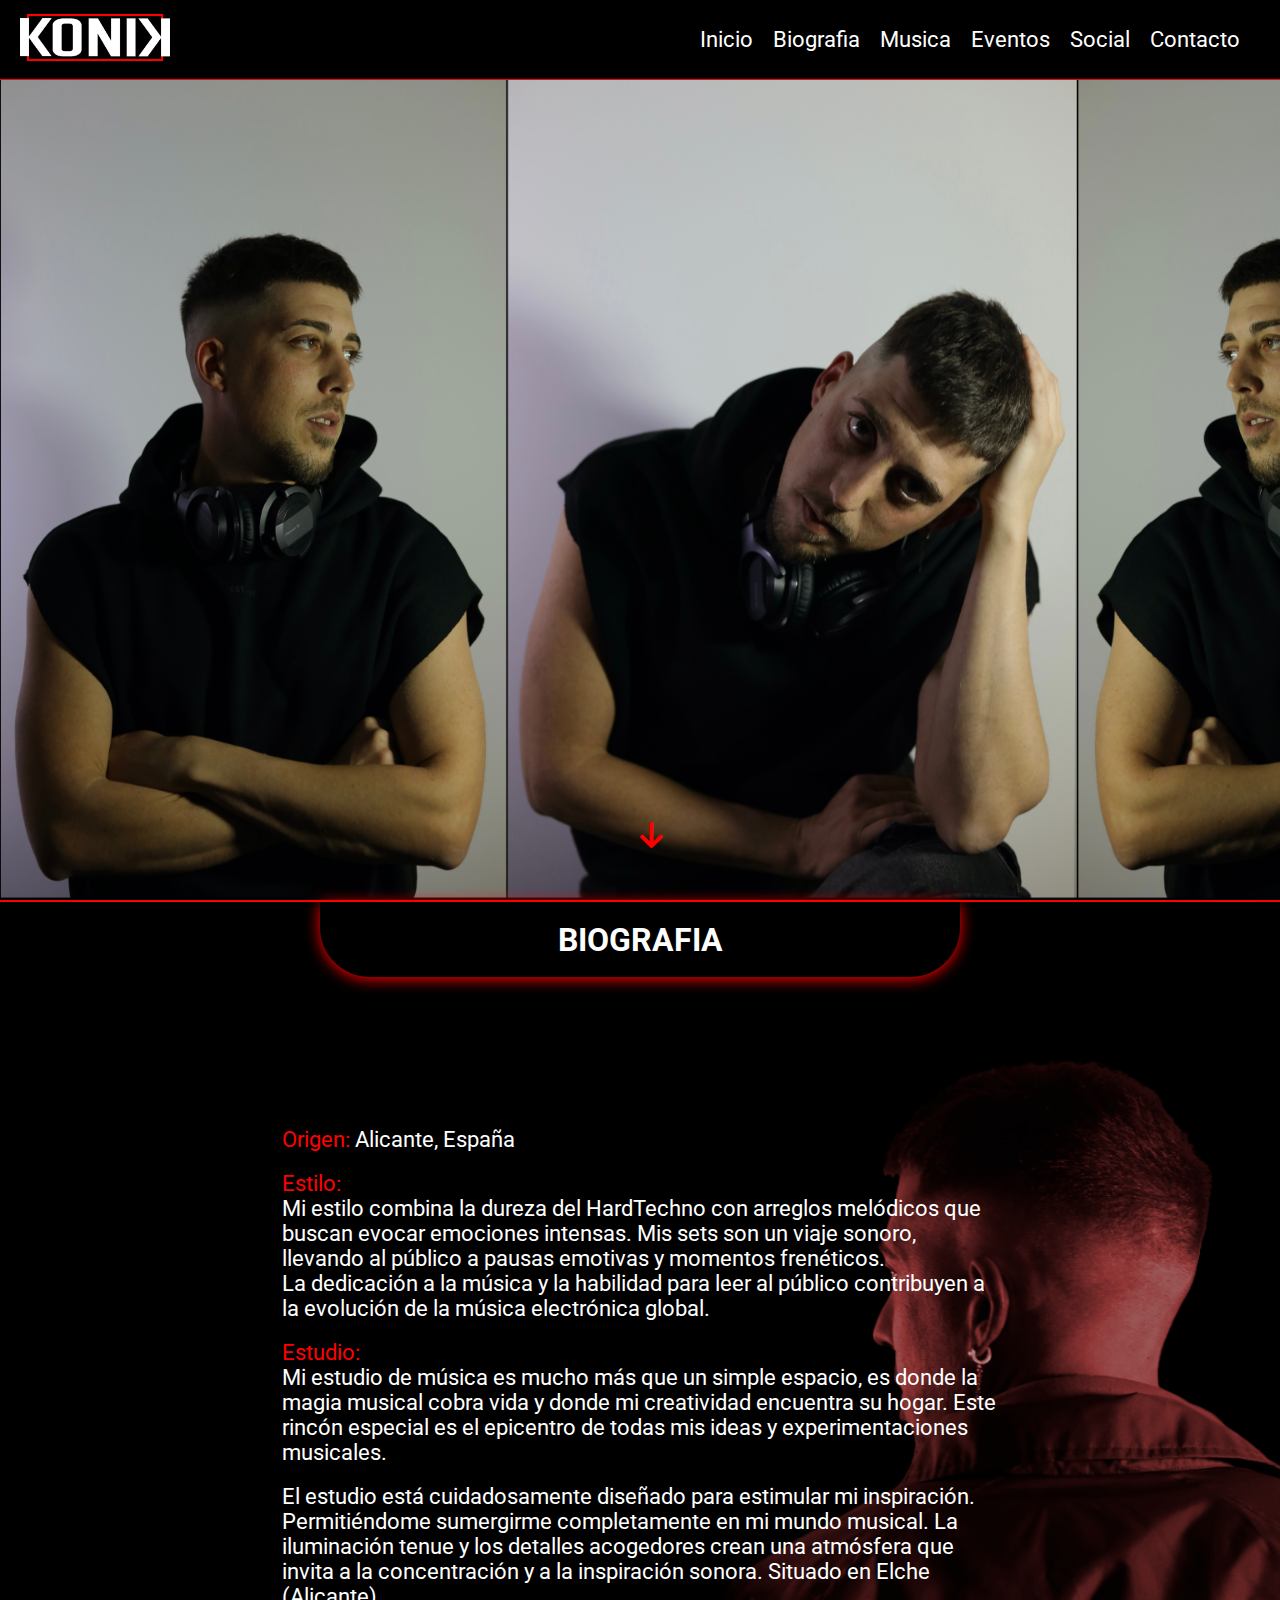
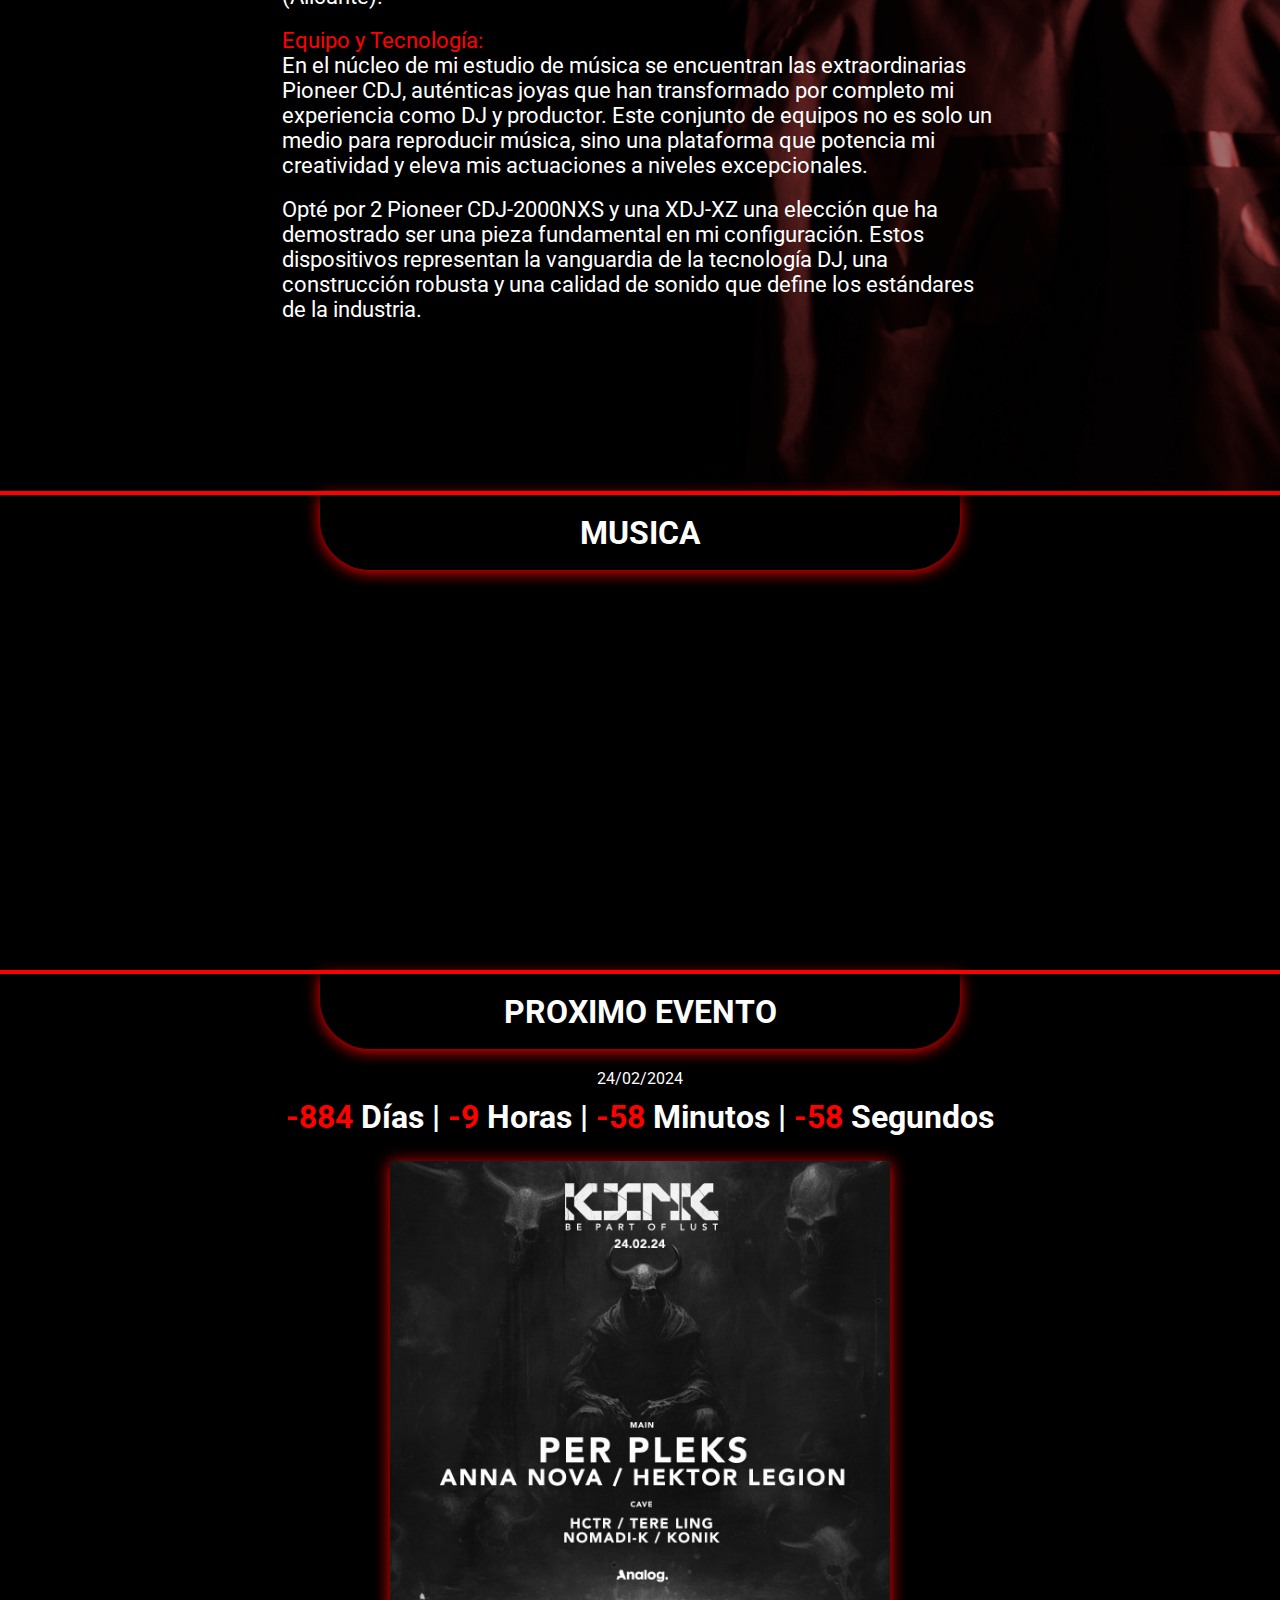
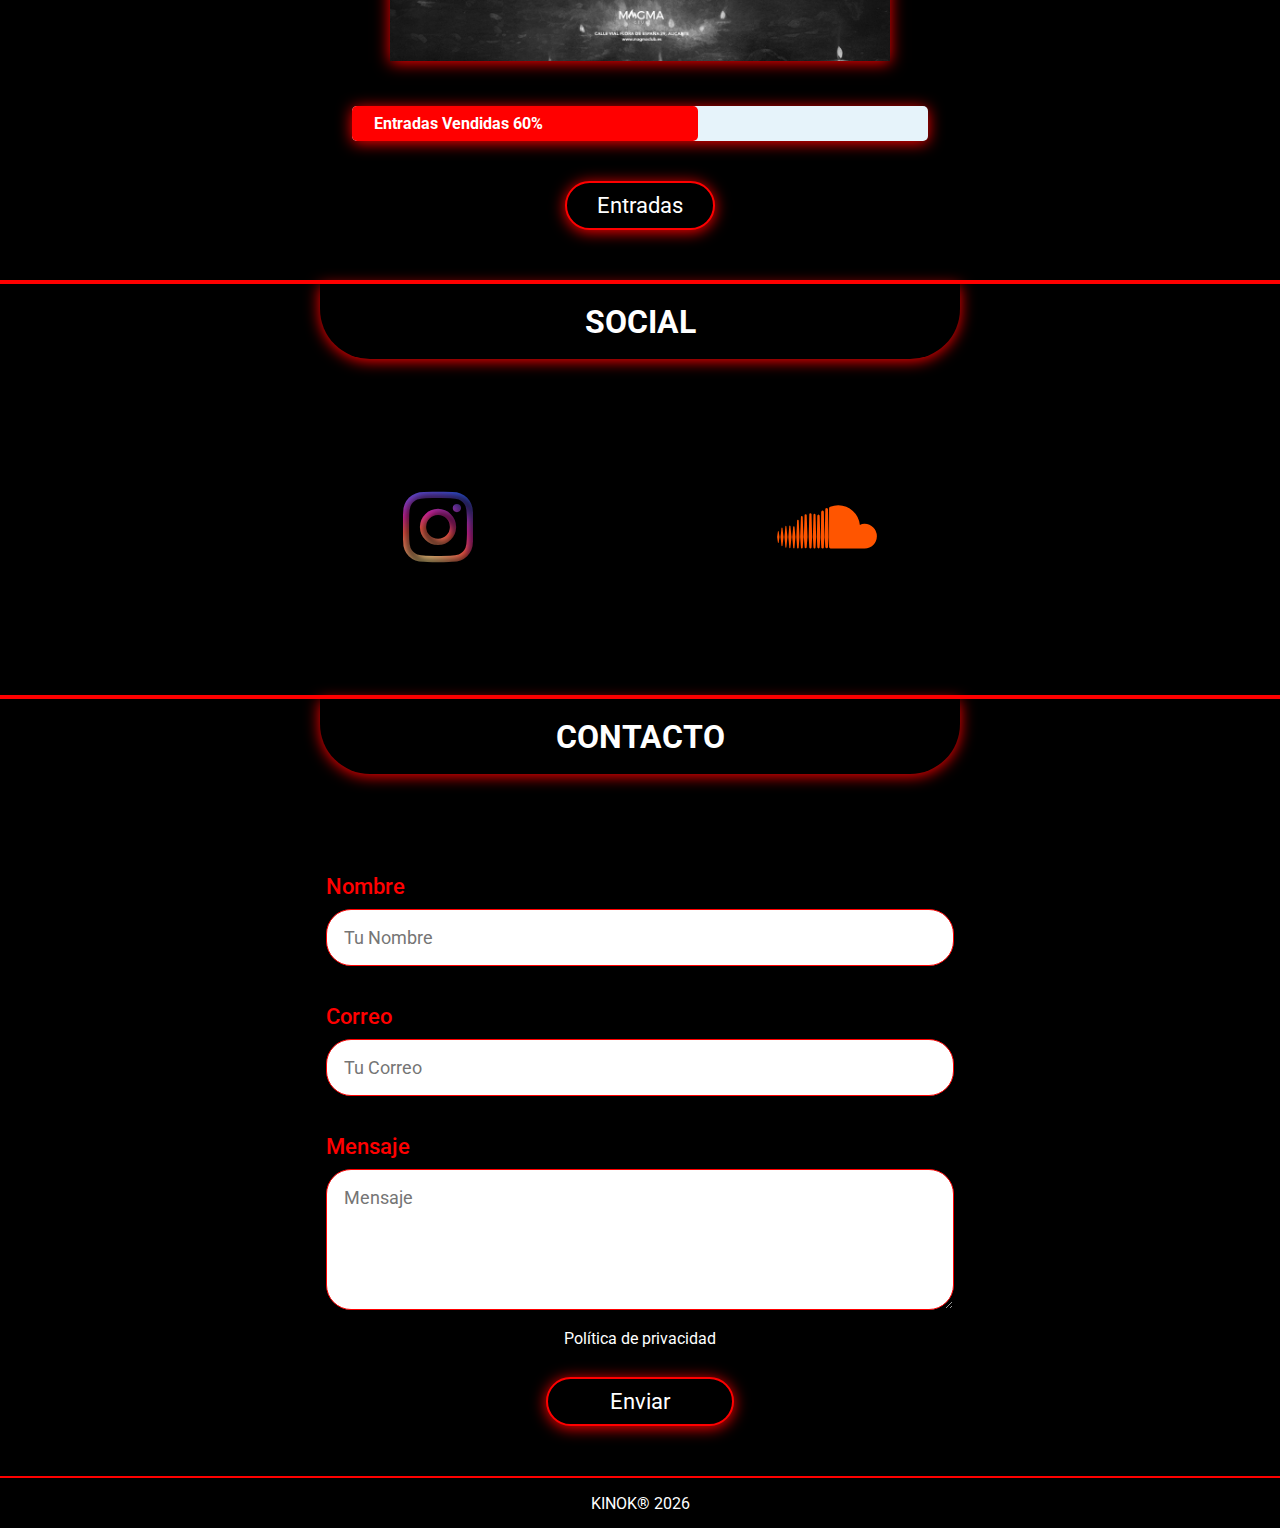
==== index.html @ 9eef1587 "Poniendo en el Iframe Loading Lazy 01/02/2024" ====
<!DOCTYPE html>
<html lang="es">

<head>
  <meta charset="UTF-8">
  <meta name="viewport" content="width=device-width, initial-scale=1.0">
  <link rel="stylesheet" href="style.css">
  <link rel="stylesheet" href="fontawesome/css/all.css">
  <link rel="icon" href="images/iconoKonik.png">
  <title>KONIK</title>
</head>

<body>

  <nav class="barra-nav">
    <div class="contenedor-logo-nav">
      <img class="logo-nav" src="images/logo-konik-web.webp" alt="Logo KONIK">

      <div class="btn-menu-movil">
        <i class="fa-solid fa-bars"></i>
      </div>

    </div>

    <ul class="menu-nav">
      <li><a href="#Inicio">Inicio</a></li>
      <li><a href="#Biografia">Biografia</a></li>
      <li><a href="#Musica">Musica</a></li>
      <li><a href="#Eventos">Eventos</a></li>
      <li><a href="#Social">Social</a></li>
      <li><a href="#Contacto">Contacto</a></li>
    </ul>


  </nav>

  <Header>

    <section id="Inicio">
      <div class="contenedor-header">
        <div class="contenedor-foto-header"></div>
        <div class="flecha-abajo">
          <i class="fa-solid fa-arrow-down"></i>
        </div>
      </div>
    </section>

  </Header>

  <!--//////////////////////// SECCIONES //////////////////////////-->

  <!--//////////////////////// BIOGRAFIA //////////////////////////-->

  <section class="seccion" id="Biografia">

    <div class="contenedor-titulo">
      <h1>BIOGRAFIA</h1>
    </div>

    <div class="contenedor-biografia">
      <div class="texto-biografia">
        <p><span class="titulos-bio">Origen: </span> Alicante, España</p><br>
        <p><span class="titulos-bio">Estilo: <br></span> Mi estilo combina la dureza del HardTechno con arreglos melódicos que buscan evocar emociones intensas. Mis sets son un viaje sonoro, llevando al público a pausas emotivas y momentos frenéticos.</p>
        <p>La dedicación a la música y la habilidad para leer al público contribuyen a la evolución de la música electrónica global.</p><br>
        <p><span class="titulos-bio">Estudio: <br></span>Mi estudio de música es mucho más que un simple espacio, es donde la magia musical cobra vida y donde mi creatividad encuentra su hogar. Este rincón especial es el epicentro de todas mis ideas y experimentaciones musicales.</p><br>
        <p>El estudio está cuidadosamente diseñado para estimular mi inspiración. Permitiéndome sumergirme completamente en mi mundo musical. La iluminación tenue y los detalles acogedores crean una atmósfera que invita a la concentración y a la inspiración sonora.  Situado en Elche (Alicante).</p><br>
        <p><span class="titulos-bio">Equipo y Tecnología: <br></span> En el núcleo de mi estudio de música se encuentran las extraordinarias Pioneer CDJ, auténticas joyas que han transformado por completo mi experiencia como DJ y productor. Este conjunto de equipos no es solo un medio para reproducir música, sino una plataforma que potencia mi creatividad y eleva mis actuaciones a niveles excepcionales.</p><br>
        <p></span>Opté por 2 Pioneer CDJ-2000NXS y una XDJ-XZ una elección que ha demostrado ser una pieza fundamental en mi configuración. Estos dispositivos representan la vanguardia de la tecnología DJ,  una construcción robusta y una calidad de sonido que define los estándares de la industria.</p><br>

      </div>
    </div>
  </section>

  <!--//////////////////////// MUSICA //////////////////////////-->

  <section class="seccion" id="Musica">
    <div class="contenedor-titulo">
      <h1>MUSICA</h1>
    </div>
    <div class="contenedor-soundcloud">

      <div class="contenedor-items">

        

        <div class="item-soundcloud">
          <iframe width="100%" height="100%" scrolling="no" frameborder="no" allow="autoplay" loading="lazy" src="https://w.soundcloud.com/player/?url=https%3A//api.soundcloud.com/tracks/1633389582&color=%23ff0000&auto_play=false&hide_related=true&show_comments=false&show_user=false&show_reposts=false&show_teaser=false&visual=true"></iframe>
          <div style="font-size: 10px; color: #cccccc;line-break: anywhere;word-break: normal;overflow: hidden;white-space: nowrap;text-overflow: ellipsis; font-family: Interstate,Lucida Grande,Lucida Sans Unicode,Lucida Sans,Garuda,Verdana,Tahoma,sans-serif;font-weight: 100;"></div>
        </div>

        
      </div>

    </div>
  </section>



  <!--//////////////////////// EVENTOS //////////////////////////-->
  <section class="seccion" id="Eventos">
    <div class="contenedor-titulo">
      <h1>PROXIMO EVENTO</h1>
    </div>
    <div class="contenedor-eventos">
      <div class="cartel-evento">

        <p class="fecha-evento">24/02/2024</p>

        <h1 class="cuenta-atras">
          
          <p>
            <span class="numeros-cuenta-atras" id="Dias"></span> Días |
            <span class="numeros-cuenta-atras" id="Horas"></span> Horas |
            <span class="numeros-cuenta-atras" id="Minutos"></span> Minutos |
            <span class="numeros-cuenta-atras" id="Segundos"></span> Segundos
          </p>

        </h1>
        <div class="contenedor-cartel">
          <div class="cartel">
          </div>
        </div>

        <div class="progress">
          <div class="progress-bar" style="width:60%;">
              <span class="progress-bar-text"><p>Entradas Vendidas 60%</p></span>
          </div>
        </div>

        <a class="enlace-entradas" href="https://www.fourvenues.com/es/natalia-tomas-martinez/events/kink-social-club-per-pleks-24-02-2024-Q6Z8"><button class="btn-entradas">Entradas</button></a>

      </div>
    </div>
  </section>


      <!--//////////////////////// SOCIAL //////////////////////////-->

      <section class="seccion" id="Social">
        <div class="contenedor-titulo">
          <h1>SOCIAL</h1>
        </div>
        <div class="contenedor-rrss">
    
          <a href="https://www.instagram.com/konik_music/"><i class="fa-brands fa-instagram ico-instagram"></i></a>
          <a href="https://soundcloud.com/kinok-konik"><i class="fa-brands fa-soundcloud ico-soundcloud"></i></a>
          <!-- <a href="https://www.youtube.com/@konikdarktechno"><i class="fa-brands fa-youtube ico-youtube"></i></a> -->
    
          </div>
      </section>


  <!--//////////////////////// CONTACTO //////////////////////////-->
  <section class="seccion" id="Contacto">
    <div class="contenedor-titulo">
      <h1>CONTACTO</h1>
    </div>
    <div class="contenedor-contacto">

      <form class="formulario" action="https://formsubmit.co/contacto@konikmusic.es" method="POST">
        <div class="formulario">
          <label for="name">Nombre</label>
          <input type="text" name="name" id="name" required placeholder="Tu Nombre"><br><br>
          <label for="email">Correo</label>
          <input type="email" name="email" id="email" required placeholder="Tu Correo"><br><br>
          <label for="menssage">Mensaje</label>
          <textarea name="message" id="message" cols="30" rows="5" placeholder="Mensaje" required></textarea><br>
          
          <div class="form-politica">
            <a href="https://www.konikmusic.es/politicas.html">Política de privacidad</a>
          </div><br>
          <input class="btn-enviar" type="submit" value="Enviar">
        </div>

        <input type="hidden" name="_template" value="table">
        <input type="hidden" name="_captcha" value="false">
        <input type="hidden" name="_next" value="https://www.konikmusic.es/correo_enviado.html">
        
      </form>

    </div>
  </section>

  <!--//////////////////////// FIN SECCIONES //////////////////////////-->


  <footer>
    <div class="contenedor-footer">
      <p id="TextoFooter"></p>
    </div>
  </footer>
</body>
<script src="scripts/jQuery-3.7.1.js"></script>
<script src="scripts/script.js"></script>
<script src="scripts/script-cuentaAtras.js"></script>

</html>
---- style.css ----
@import url('https://fonts.googleapis.com/css2?family=Roboto&display=swap');
:root{
    
    --degradado: linear-gradient(to bottom, #3FFF00 0%,#212121 5%,#212121 95%,#3FFF00 100%);
    --color-general: #ff0000;
    --color-negro: #000000;
    --color-naranja: #FF5500;
}
*{
	margin: 0;
	padding: 0;
    box-sizing: border-box;
}

html {
    scroll-behavior: smooth;
}

body{
    font-family: 'Roboto', sans-serif;
    background: var(--color-negro);
}

section[id]{
    scroll-margin-top: 80px;
}

h1{
    color: white;
}

p{
    color: white;
}

/*////////////////////// SCROLL PERSONALIZADO /////////////////////*/

body::-webkit-scrollbar{
    width: 7px;
    
}

body::-webkit-scrollbar-thumb{

    background: var(--color-negro);
    border: 2px solid var(--color-general);
    border-radius: 10px;
}

/*//////////////////////////////////////////////////////////////////*/

/*//////////////////// MENU DE NAVEGACION ///////////////////////*/
    
.barra-nav{
    width: 100%;
    height: 80px;
    background: var(--color-negro);
    display: flex;  
    align-items: center;
    justify-content: space-between; 
    padding: 0 20px;
    border-bottom: 1px solid var(--color-general);
    position: fixed;
    z-index: 5;
    /*display: none;*/
    
}

.contenedor-logo-nav{
    width: 50%;
    height: auto;
}

.logo-nav{
    width: 150px;
}

.menu-nav{
    width: 50%;
    display: flex;
    justify-content: end;
    cursor: pointer;
    list-style: none;
    
}

.menu-nav li{
    margin-right: 20px;
    font-size: 22px;
    color: white;
    display: flex;
    align-items: center;
}

.menu-nav li a{
    font-size: 22px;
    color: white;
    text-decoration: none;
}

.menu-nav li:hover{
    border-bottom: 2px solid var(--color-general);
}

.btn-menu-movil{
    color: white;
    font-size: 28px;
    display: flex;
    align-items: center;
    display: none;
}

@media(max-width: 1200px){

    .barra-nav{
        flex-direction: column;
        justify-content: center;
        height: auto;
        width: 100%;
        padding: 0;
        border-bottom: 1px solid var(--color-general);
    }

    .contenedor-logo-nav{
        width: 100%;
        display: flex;
        justify-content: space-between;
        padding: 20px;
        
        border-bottom: 1px solid var(--color-general);
    }

    .btn-menu-movil{
        display: flex;
    }

    .menu-nav {
        display: none;
        width: 100%;
        height: auto;
        flex-direction: column;
        justify-content: center;
        align-items: center;
    }

    .menu-nav li {
        
        text-align: center;
        margin: 10px;
        width: 100%;
        height: 50px;
        border-bottom: 1px solid var(--color-general);
        
    }

    .menu-nav li a {
        width: 100%;
    }


}

    /*////////////////////////////////////////////////////*/
    

/*///////////////// CABECERA ////////////////////////*/

.contenedor-header{

       
    background-image: url("images/fondoHeaderKonikWeb.png");
    width: 100%;
    height: 100vh;
    background-size: cover;
    background-repeat: no-repeat;
    display: flex;
    justify-content: center;
    align-items: center;
    
}

@media(max-width: 1200px){

    .contenedor-header{
        flex-direction: column;
        background-position-x: 50%;
    }
        
}


/*///////////////////// FLECHA ABAJO////////////////////////////*/

@keyframes moviendrew {
    0% {
        transform: translateY(0px);
    }
    100% {
        transform: translateY(20px);
    }
}

    .flecha-abajo i{

    color: var(--color-general);
    font-size: 30px;
    animation-name: moviendrew;
    animation-duration: 0.5s;
    animation-iteration-count: infinite;
    animation-direction: alternate;
    position: absolute;
    bottom: 50px;
        

}

    
/*//////////////////////////////////////////////////////////////*/

/*//////////////////////// FIN CABECERA ////////////////////////*/
    

/*/////////////////////////// SECCIONES ////////////////////////////*/

.seccion {

    width: 100%;
    height: auto;
    border-top: 2px solid var(--color-general);
    border-bottom: 2px solid var(--color-general);
    display: flex;
    flex-direction: column;
    justify-content: start;
    align-items: center;
        
}


/*/////////////////////// TITULOS SECCIONES//////////////////////////*/

.contenedor-titulo{

    width: 50%;
    height: 75px;
    box-shadow: 0px 2px 15px 0px var(--color-general);
    display: flex;
    justify-content: center;
    align-items: center;
    border-radius: 0px 0px 50px 50px;
    background-color: var(--color-negro);
}

@media(max-width: 1200px){

    .contenedor-titulo{
        width: 60%;
        height: 50px;
            
    }

    .contenedor-titulo h1{

        font-size: 20px;

    }

}

/*/////////////////////// BIOGRAFIA ///////////////////////*/

#Biografia{

    background-image: linear-gradient(rgba(0, 0, 0, 0.3), rgba(0, 0, 0, 0.3)), url("images/fondoBiografiaWeb.webp");
    background-size: cover;
}

.contenedor-biografia{

    display: flex;
    flex-direction: column;
    justify-content: center;
    align-items: center;
    width: 80%;
    height: 100%;
    margin: 150px;
        
}

.texto-biografia{
    width: 70%;
}

.texto-biografia p{
    font-size: 22px;
}

.contenedor-lista{
    width: 100%;
    display: flex;
    text-align: center;

}

.texto-biografia ul {
    width: 200px;
    color: white;
    margin-top: 20px;
        
}

.texto-biografia ul li{
    color: white;
    font-size: 20px;
    list-style: none;
       
}

    
.span-kinok{
    color: var(--color-general);
}

.titulos-bio{
    color: var(--color-general);
}

.punto-verde-lista{
    color: var(--color-general);
    font-weight: bold;
    font-size: 20px;
}

   

@media(max-width: 1200px){

    #Biografia{
        background-position-x: 50%;
        background-position-y: -100px;
        background-image: linear-gradient(rgba(0, 0, 0, 0.3), rgba(0, 0, 0, 0.3)), url("images/fondoBiografiaWebMvl.webp");
        background-size: auto;
        background-repeat: no-repeat;
    }

    .contenedor-biografia{

        margin: 50px;
    }

    .texto-biografia{
        width: 90%;
    }

    .texto-biografia p{
        font-size: 18px;
    }

    .texto-biografia ul li{
        font-size: 18px;
           
    }
}

    

/*//////////////////////////////////////////////////////////*/

/*///////////////// SECCION MUSICA////////////////////////*/

::-webkit-scrollbar {
    display: true;
}

#Musica {
    width: 100%;
    height: 100%;
    background-color: var(--color-negro);
           
}

.contenedor-soundcloud{
    width: 100%;
    height: 100%;
    margin: 50px auto;
    display: flex;
    grid-template-columns: 310px 310px 310px 310px;
    align-items: center;
    justify-content: center;
}

.contenedor-items {

    width: 100%;
    height: 100%;
    margin: 50px 10px;
    display: grid;
    gap: 20px;
    grid-template-columns: 50%;
    /* grid-template-columns: 310px 310px 310px 310px; */
    grid-auto-rows: minmax(100px, 200px);
    justify-content: center;
        
}

.item-soundcloud {
    width: 100%;
    height: 100%;  
    box-shadow: 4px 4px 9px black;         
}

@media(max-width: 1200px){

    .contenedor-items{
        /* grid-template-columns: repeat(2, 1fr);
        grid-auto-rows: minmax(100px, auto); */
        grid-template-columns: repeat(1, 1fr);
        grid-auto-rows: minmax(100px, auto);
        margin: 0 20px;
        gap: 15px;
            
    }

}

    

/*///////////////////////////////////////////////////*/

/*///////////////////////// SECCION EVENTOS //////////////////*/
    
#Eventos {
    /* display: none; */
}
    
.contenedor-eventos {
    /* background-color: green; */
    width: 100%;
    display: flex;
    justify-content: center;
    
}
    
.cartel-evento {
    width: 90%;
    height: auto;
    display: flex;
    flex-direction: column;
    justify-content: center;
    align-items: center;
    padding: 20px 0 50px 0;
    /* background: red; */
}

.fecha-evento{
    font-size: 16px;
}

.cuenta-atras{
    width: 100%;
    margin-top: 10px;
    display: flex;
    justify-content: center;

}

.numeros-cuenta-atras{
    color: red;
}
   
.cartel{
    background-image: url("images/ProximoEvento/flyer.jpg");
    background-size: cover;
    width: 500px;
    height: 500px;
    margin: 25px 0 45px 0;
    box-shadow: 0px 2px 15px 0px var(--color-general);   
}


.progress {
    height: 35px;
    width: 50%;
    border: 1px solid --color-general;
    border-radius: 5px;
    background-color: #e6f3fa;
    margin-bottom: 40px;
    box-shadow: 0px 2px 15px 0px var(--color-general);
}
 
.progress-bar {
    height: 100%;
    background: var(--color-general);
    display: flex;
    align-items: center;
    transition: width 0.25s;
    border-radius: 5px;
}
 
.progress-bar-text {
    margin-left: 22px;
    font-weight: bold;
    color: #cce7f5;
}



.btn-entradas{

font-family: Roboto, sans-serif;
font-weight: 400;
font-size: 22px;
color: #fff;
background-color: var(--color-negro);
padding: 10px 30px;
border: solid #ff0000 2px;
box-shadow: 0px 2px 15px 0px var(--color-general);
border-radius: 50px;
transition : 1000ms;
transform: translateY(0);
display: flex;
flex-direction: row;
align-items: center;
cursor: pointer;
}

.btn-entradas:hover{

transition : 1000ms;
padding: 10px 50px;
transform : translateY(-0px);
color: #ffffff;
border: solid 2px #ff0000;
}

.enlace-entradas{
    text-decoration: none;
}

@media(max-width: 1200px){

    .cuenta-atras p {
        font-size: 16px;
    }

    .contenedor-cartel{
        
        display: grid;
        grid-template-columns: repeat(1, 1fr);
        grid-auto-rows: minmax(100px, auto);
    }

    .cartel{
        width: 300px;
        height: 300px;
    }

    .progress {
        height: 30px;
        width: 80%;
    }

    .progress-bar-text {
        font-size: 12px;
    }
}

/*///////////////////////////////////////////////////////////*/

/*///////////////////// SECCION RRSS /////////////////////////*/

   

.contenedor-rrss{

    width: 100%;
    height: auto;
    display: flex;
    justify-content: space-evenly;
    align-items: center;
    flex-direction: row;
    gap: 30px;
    padding: 10%;
        

}

.contenedor-rrss i{
    text-align: center;
    font-size: 80px;
    text-shadow: 4px 4px 9px black;
        
}

.ico-instagram{
    color: transparent;
    background: radial-gradient(circle at 30% 107%, #fdf497 0%, #fdf497 5%, #fd5949 45%, #d6249f 60%, #285AEB 90%);
    background: -webkit-radial-gradient(circle at 30% 107%, #fdf497 0%, #fdf497 5%, #fd5949 45%, #d6249f 60%, #285AEB 90%);
    background-clip: text;
    -webkit-background-clip: text;
}

.ico-soundcloud{
    color: var(--color-naranja);
}

.ico-youtube{
    color: red;
}

@media(max-width: 1200px) {

    #Social{
        background-position-x: center;
    }

    .contenedor-rrss{
        width: 100%;
        flex-direction: row;
        justify-content: space-evenly;
            
    }

    .contenedor-rrss i{
        width: 100%;
        font-size:50px;
    }
        
}
/*///////////////////////////////////////////////////////////*/

    

/*////////////////////////////// CONTACTO //////////////////////////*/

#Contacto{
    /* display: none; */
}

.contenedor-contacto{
    width: 100%;
    height: auto;
    display: flex;
    justify-content: center;
}



.formulario{
    width: 70%;
    margin-top: 50px;
    display: flex;
    flex-direction: column;
    justify-content: center;
    align-items: center;
}

.formulario label{
    width: 100%;
    color: var(--color-general);
    font-size: 22px;
    font-weight: 500;
}



input , textarea{
    width: 100%;
    font-size: 18px;
    padding: 17px;
    border-radius: 25px;
    margin-top: 10px;
    border: 1px solid var(--color-general);
    font-family: 'Roboto', sans-serif;

}

.form-politica a{
    text-decoration: none;
    color: white;
}

.btn-enviar{
    width: 30%;
    margin-bottom: 50px;
    font-family: Roboto, sans-serif;
    font-weight: 400;
    font-size: 22px;
    color: #fff;
    background-color: var(--color-negro);
    padding: 10px 30px;
    border: solid var(--color-general) 2px;
    box-shadow: 0px 2px 15px 0px var(--color-general);
    border-radius: 50px;
    transition : 1000ms;
    transform: translateY(0);
    display: flex;
    flex-direction: row;
    align-items: center;
    justify-content: center;
    cursor: pointer;
}

@media(max-width: 1200px) {

    .formulario{
        width: 95%;
        margin-top: 25px;    
    }

    .formulario label{
        font-size: 18px;
        font-weight: 500;
    }

    input , textarea{
        font-size: 14px;
        padding: 14px;
    }

    .btn-enviar{
        width: 50%;
        
    }

}

/*///////////////////////////////////////////////////////////*/

/*////////////////////// FIN SECCIONES /////////////////////////////*/

/*///////////////// FOOTER ////////////////////////*/

.contenedor-footer {
    height: 50px;
    display: flex;
    justify-content: center;
    align-items: center;
}

.contenedor-footer p{
    color: white;
}

/*///////////////////////////////////////////////////*/
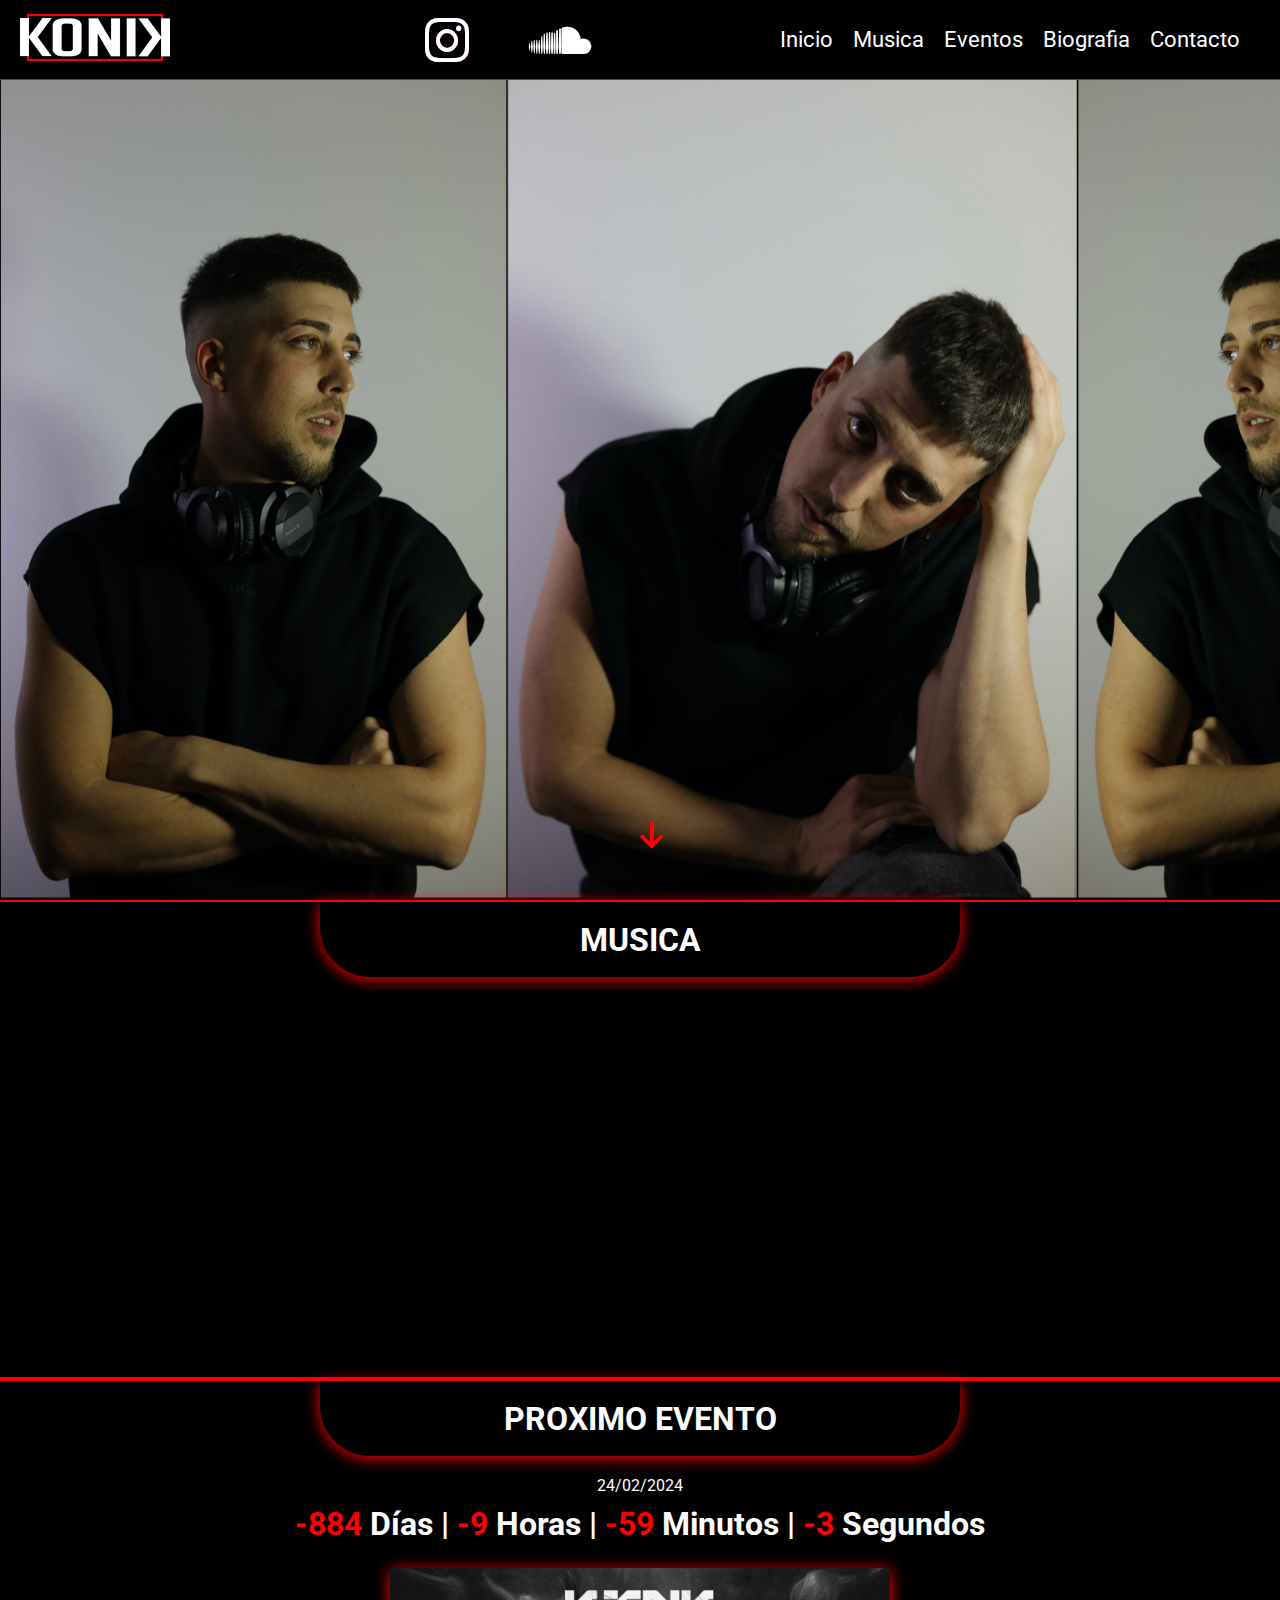
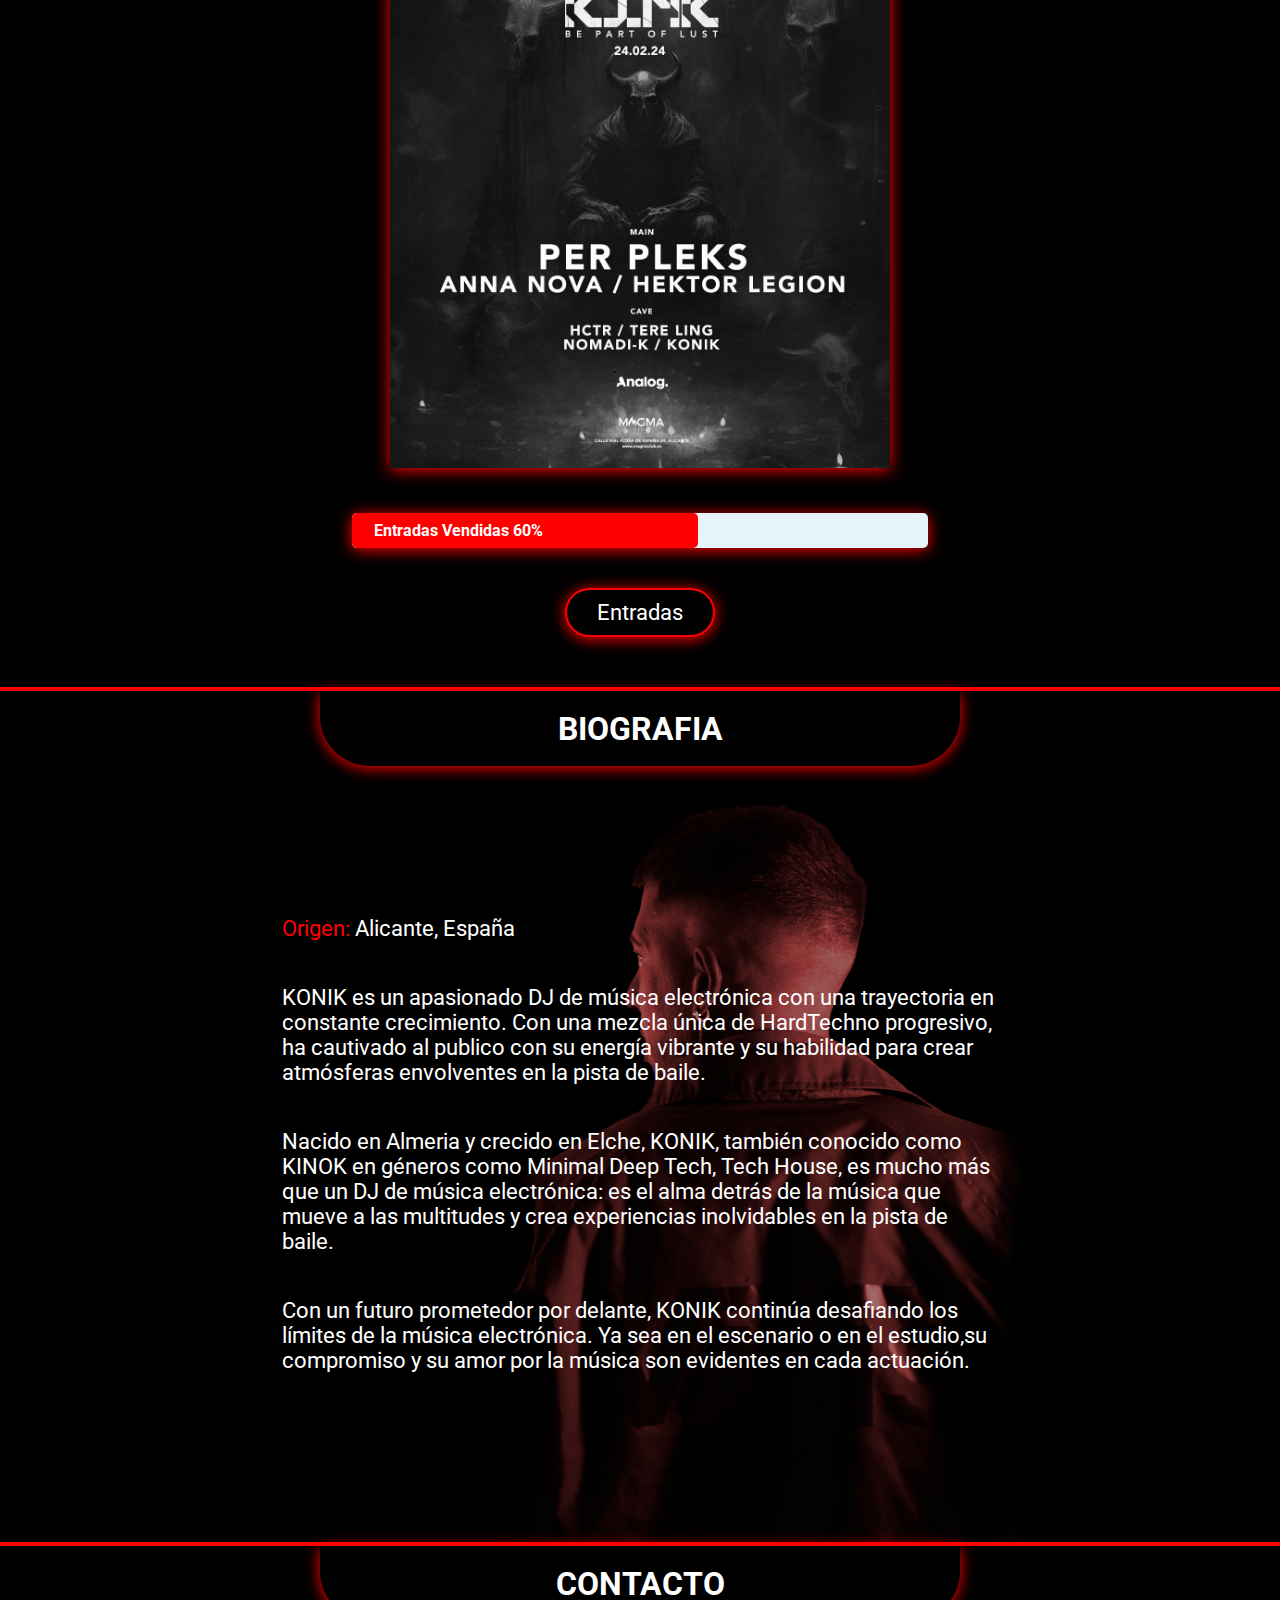
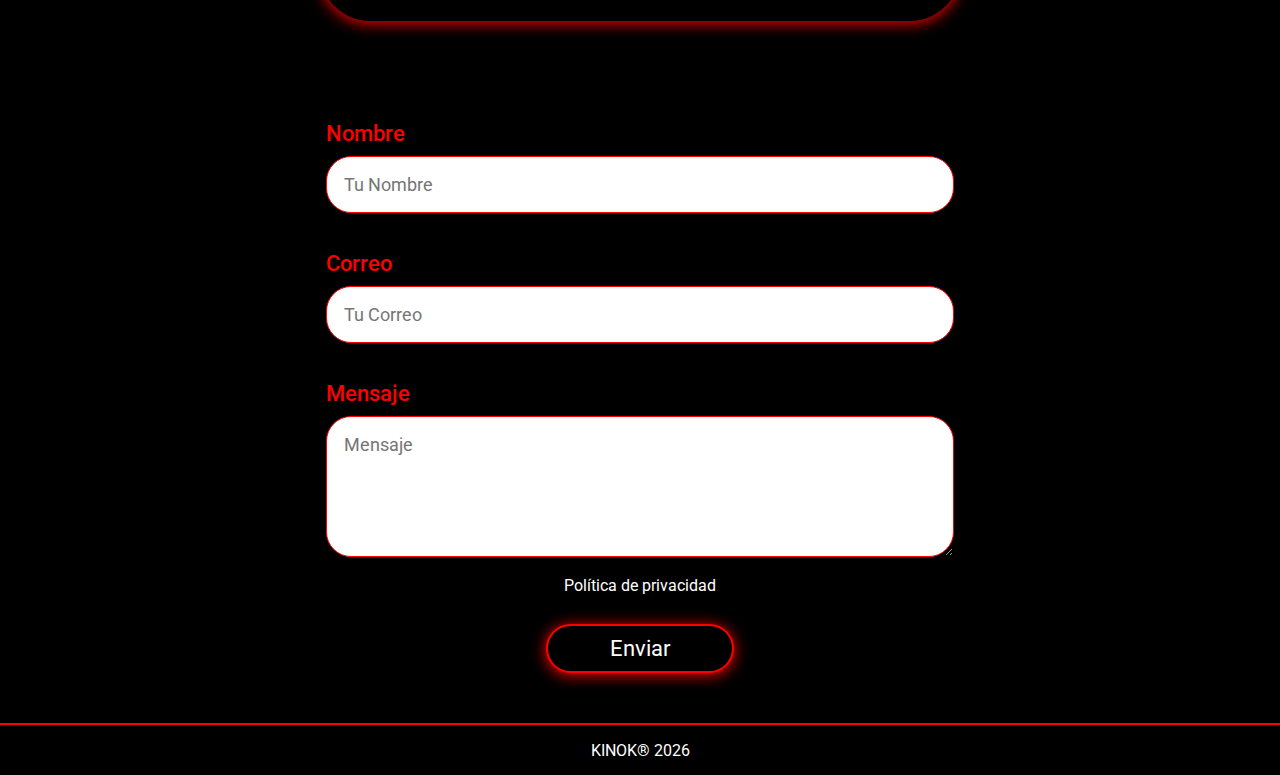
==== commit a6b988c0: "Cambio de pagina Hektor Legion 05/02/2024" ====
--- a/index.html
+++ b/index.html
@@ -15,23 +15,31 @@
   <nav class="barra-nav">
     <div class="contenedor-logo-nav">
       <img class="logo-nav" src="images/logo-konik-web.webp" alt="Logo KONIK">
+    </div>
+
+      <div class="iconos_nav_rrss">
+        <a href="https://www.instagram.com/konik_music/"><i class="fa-brands fa-instagram ico-instagram"></i></a>
+        <a href="https://soundcloud.com/kinok-konik"><i class="fa-brands fa-soundcloud ico-soundcloud"></i></a>
+      </div>
 
       <div class="btn-menu-movil">
         <i class="fa-solid fa-bars"></i>
       </div>
 
-    </div>
+    
+
+    
 
     <ul class="menu-nav">
       <li><a href="#Inicio">Inicio</a></li>
-      <li><a href="#Biografia">Biografia</a></li>
       <li><a href="#Musica">Musica</a></li>
       <li><a href="#Eventos">Eventos</a></li>
-      <li><a href="#Social">Social</a></li>
+      <li><a href="#Biografia">Biografia</a></li>
       <li><a href="#Contacto">Contacto</a></li>
+      <!-- <li><a href="#Social">Social</a></li> -->
     </ul>
 
-
+    
   </nav>
 
   <Header>
@@ -49,28 +57,6 @@
 
   <!--//////////////////////// SECCIONES //////////////////////////-->
 
-  <!--//////////////////////// BIOGRAFIA //////////////////////////-->
-
-  <section class="seccion" id="Biografia">
-
-    <div class="contenedor-titulo">
-      <h1>BIOGRAFIA</h1>
-    </div>
-
-    <div class="contenedor-biografia">
-      <div class="texto-biografia">
-        <p><span class="titulos-bio">Origen: </span> Alicante, España</p><br>
-        <p><span class="titulos-bio">Estilo: <br></span> Mi estilo combina la dureza del HardTechno con arreglos melódicos que buscan evocar emociones intensas. Mis sets son un viaje sonoro, llevando al público a pausas emotivas y momentos frenéticos.</p>
-        <p>La dedicación a la música y la habilidad para leer al público contribuyen a la evolución de la música electrónica global.</p><br>
-        <p><span class="titulos-bio">Estudio: <br></span>Mi estudio de música es mucho más que un simple espacio, es donde la magia musical cobra vida y donde mi creatividad encuentra su hogar. Este rincón especial es el epicentro de todas mis ideas y experimentaciones musicales.</p><br>
-        <p>El estudio está cuidadosamente diseñado para estimular mi inspiración. Permitiéndome sumergirme completamente en mi mundo musical. La iluminación tenue y los detalles acogedores crean una atmósfera que invita a la concentración y a la inspiración sonora.  Situado en Elche (Alicante).</p><br>
-        <p><span class="titulos-bio">Equipo y Tecnología: <br></span> En el núcleo de mi estudio de música se encuentran las extraordinarias Pioneer CDJ, auténticas joyas que han transformado por completo mi experiencia como DJ y productor. Este conjunto de equipos no es solo un medio para reproducir música, sino una plataforma que potencia mi creatividad y eleva mis actuaciones a niveles excepcionales.</p><br>
-        <p></span>Opté por 2 Pioneer CDJ-2000NXS y una XDJ-XZ una elección que ha demostrado ser una pieza fundamental en mi configuración. Estos dispositivos representan la vanguardia de la tecnología DJ,  una construcción robusta y una calidad de sonido que define los estándares de la industria.</p><br>
-
-      </div>
-    </div>
-  </section>
-
   <!--//////////////////////// MUSICA //////////////////////////-->
 
   <section class="seccion" id="Musica">
@@ -94,40 +80,67 @@
     </div>
   </section>
 
-
-
-  <!--//////////////////////// EVENTOS //////////////////////////-->
-  <section class="seccion" id="Eventos">
+    <!--//////////////////////// EVENTOS //////////////////////////-->
+    <section class="seccion" id="Eventos">
+      <div class="contenedor-titulo">
+        <h1>PROXIMO EVENTO</h1>
+      </div>
+      <div class="contenedor-eventos">
+        <div class="cartel-evento">
+  
+          <p class="fecha-evento">24/02/2024</p>
+  
+          <h1 class="cuenta-atras">
+            
+            <p>
+              <span class="numeros-cuenta-atras" id="Dias"></span> Días |
+              <span class="numeros-cuenta-atras" id="Horas"></span> Horas |
+              <span class="numeros-cuenta-atras" id="Minutos"></span> Minutos |
+              <span class="numeros-cuenta-atras" id="Segundos"></span> Segundos
+            </p>
+  
+          </h1>
+          <div class="contenedor-cartel">
+            <div class="cartel">
+            </div>
+          </div>
+  
+          <div class="progress">
+            <div class="progress-bar" style="width:60%;">
+                <span class="progress-bar-text"><p>Entradas Vendidas 60%</p></span>
+            </div>
+          </div>
+  
+          <a class="enlace-entradas" href="https://www.fourvenues.com/es/natalia-tomas-martinez/events/kink-social-club-per-pleks-24-02-2024-Q6Z8"><button class="btn-entradas">Entradas</button></a>
+  
+        </div>
+      </div>
+    </section>
+
+    <!--//////////////////////// BIOGRAFIA //////////////////////////-->
+
+  <section class="seccion" id="Biografia">
+
     <div class="contenedor-titulo">
-      <h1>PROXIMO EVENTO</h1>
-    </div>
-    <div class="contenedor-eventos">
-      <div class="cartel-evento">
-
-        <p class="fecha-evento">24/02/2024</p>
-
-        <h1 class="cuenta-atras">
-          
-          <p>
-            <span class="numeros-cuenta-atras" id="Dias"></span> Días |
-            <span class="numeros-cuenta-atras" id="Horas"></span> Horas |
-            <span class="numeros-cuenta-atras" id="Minutos"></span> Minutos |
-            <span class="numeros-cuenta-atras" id="Segundos"></span> Segundos
-          </p>
-
-        </h1>
-        <div class="contenedor-cartel">
-          <div class="cartel">
-          </div>
-        </div>
-
-        <div class="progress">
-          <div class="progress-bar" style="width:60%;">
-              <span class="progress-bar-text"><p>Entradas Vendidas 60%</p></span>
-          </div>
-        </div>
-
-        <a class="enlace-entradas" href="https://www.fourvenues.com/es/natalia-tomas-martinez/events/kink-social-club-per-pleks-24-02-2024-Q6Z8"><button class="btn-entradas">Entradas</button></a>
+      <h1>BIOGRAFIA</h1>
+    </div>
+
+    <div class="contenedor-biografia">
+      <div class="texto-biografia">
+        
+        <p><span class="titulos-bio">Origen: </span> Alicante, España</p><br>
+        <p><span class="titulos-bio"> <br></span>KONIK es un apasionado DJ de música electrónica con una trayectoria en constante crecimiento.
+          Con una mezcla única de HardTechno progresivo, ha cautivado al publico con su energía vibrante y su habilidad 
+          para crear atmósferas envolventes en la pista de baile. </p><br>
+        
+        <p><span class="titulos-bio"><br></span>Nacido en Almeria y crecido en Elche, KONIK, también conocido como KINOK en géneros como Minimal Deep Tech, 
+          Tech House, es mucho más que un DJ de música electrónica: es el alma detrás de la música que mueve a las multitudes y crea experiencias inolvidables 
+          en la pista de baile. </p><br> 
+
+        <p><span class="titulos-bio"><br></span>
+          Con un futuro prometedor por delante, KONIK continúa desafiando los límites de la música electrónica. 
+          Ya sea en el escenario o en el estudio,su compromiso y su amor por la música son evidentes
+          en cada actuación. </p><br>
 
       </div>
     </div>
--- a/style.css
+++ b/style.css
@@ -57,7 +57,7 @@
     background: var(--color-negro);
     display: flex;  
     align-items: center;
-    justify-content: space-between; 
+    justify-content: space-between;
     padding: 0 20px;
     border-bottom: 1px solid var(--color-general);
     position: fixed;
@@ -66,8 +66,8 @@
     
 }
 
-.contenedor-logo-nav{
-    width: 50%;
+.contenedor-logo-nav {
+    width: 20%;
     height: auto;
 }
 
@@ -75,8 +75,29 @@
     width: 150px;
 }
 
-.menu-nav{
+/* iconos nav rrsss */
+
+.iconos_nav_rrss {
     width: 50%;
+    display: flex;
+    justify-content: center;
+}
+
+.iconos_nav_rrss a i {
+
+    font-size: 50px;
+    margin: 0 30px;
+    color: white;
+}
+
+.iconos_nav_rrss a i:hover {
+    color: red;
+}
+
+
+
+.menu-nav {
+    width: 40;
     display: flex;
     justify-content: end;
     cursor: pointer;
@@ -113,25 +134,40 @@
 @media(max-width: 1200px){
 
     .barra-nav{
-        flex-direction: column;
+        
+        justify-content: space-between;
+        height: 60px;
+        width: 100%;
+        padding: 0 5px;
+        border-bottom: 1px solid var(--color-general);
+    }
+
+    .contenedor-logo-nav{
+        width: 40%;
+        
+    }
+
+    .logo-nav{
+        width: 120px;
+    }
+
+    .iconos_nav_rrss {
+        width: 30%;
+        display: flex;
         justify-content: center;
-        height: auto;
-        width: 100%;
-        padding: 0;
-        border-bottom: 1px solid var(--color-general);
-    }
-
-    .contenedor-logo-nav{
-        width: 100%;
-        display: flex;
-        justify-content: space-between;
-        padding: 20px;
-        
-        border-bottom: 1px solid var(--color-general);
+    }
+
+    .iconos_nav_rrss a i {
+
+        font-size: 30px;
+        margin: 0 10px;
     }
 
     .btn-menu-movil{
         display: flex;
+        align-items: center;
+        justify-content: center;
+        
     }
 
     .menu-nav {
@@ -156,6 +192,8 @@
     .menu-nav li a {
         width: 100%;
     }
+
+    
 
 
 }
@@ -569,6 +607,9 @@
 /*///////////////////// SECCION RRSS /////////////////////////*/
 
    
+#Social{
+    display: none;
+}
 
 .contenedor-rrss{
 
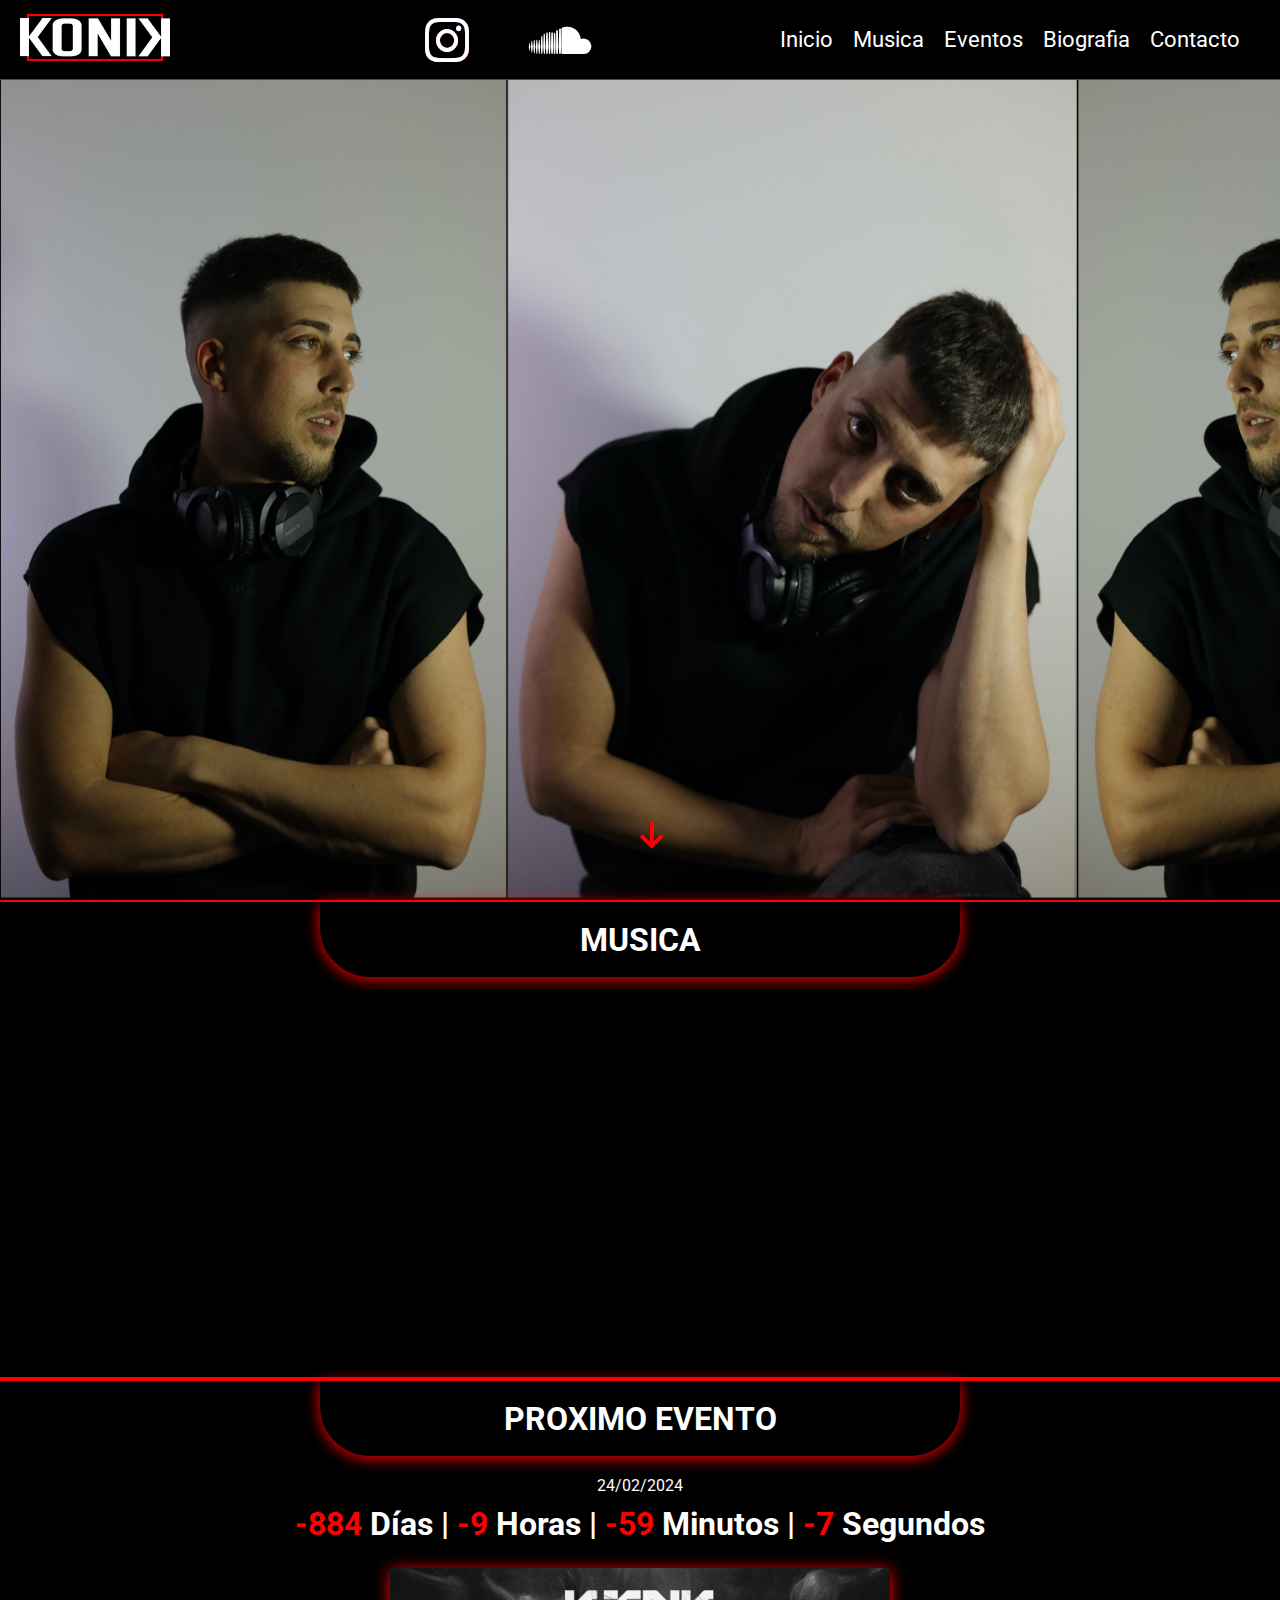
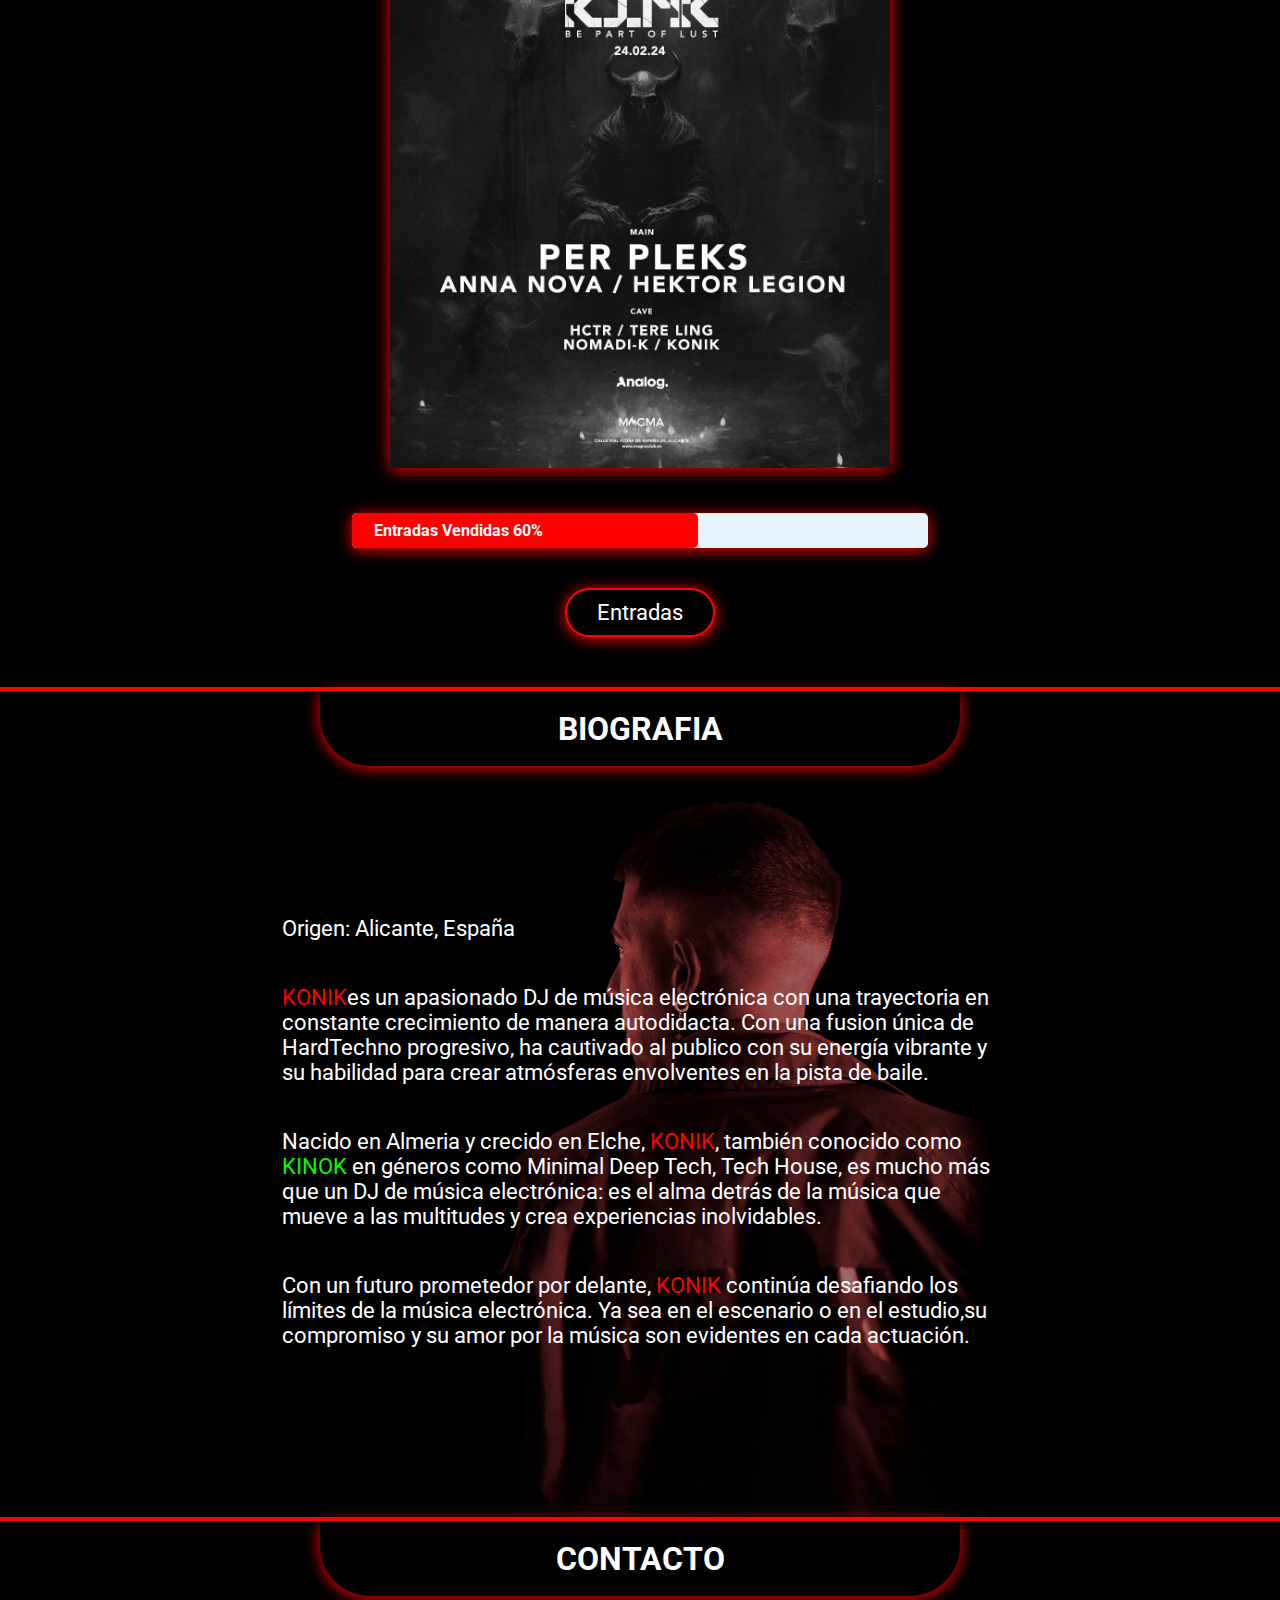
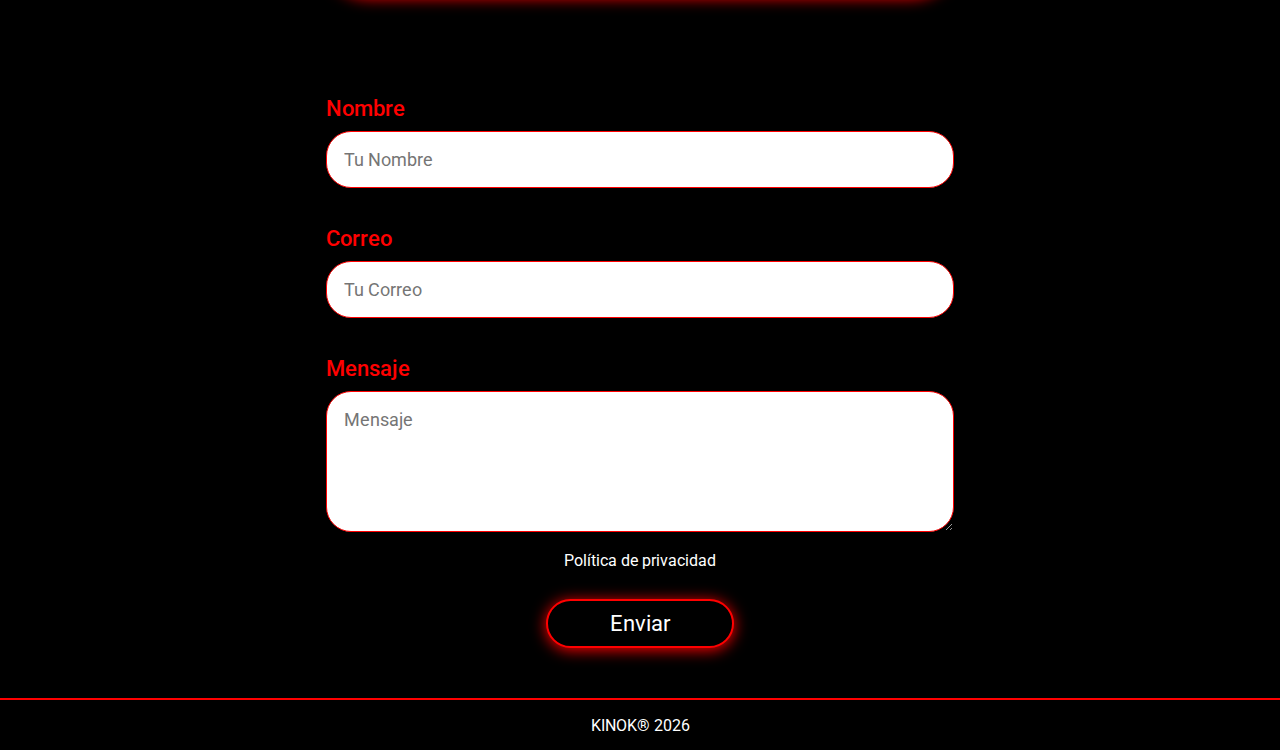
==== commit 9d90aa97: "colores biografia 05/02/2024" ====
--- a/index.html
+++ b/index.html
@@ -129,16 +129,15 @@
       <div class="texto-biografia">
         
         <p><span class="titulos-bio">Origen: </span> Alicante, España</p><br>
-        <p><span class="titulos-bio"> <br></span>KONIK es un apasionado DJ de música electrónica con una trayectoria en constante crecimiento.
-          Con una mezcla única de HardTechno progresivo, ha cautivado al publico con su energía vibrante y su habilidad 
+        <p><span class="titulos-bio"> <br></span><span class="titulos-rojos">KONIK</span>es un apasionado DJ de música electrónica con una trayectoria en constante crecimiento de manera autodidacta.
+          Con una fusion única de HardTechno progresivo, ha cautivado al publico con su energía vibrante y su habilidad 
           para crear atmósferas envolventes en la pista de baile. </p><br>
         
-        <p><span class="titulos-bio"><br></span>Nacido en Almeria y crecido en Elche, KONIK, también conocido como KINOK en géneros como Minimal Deep Tech, 
-          Tech House, es mucho más que un DJ de música electrónica: es el alma detrás de la música que mueve a las multitudes y crea experiencias inolvidables 
-          en la pista de baile. </p><br> 
+        <p><span class="titulos-bio"><br></span>Nacido en Almeria y crecido en Elche, <span class="titulos-rojos">KONIK</span>, también conocido como <span class="titulos-verdes">KINOK</span> en géneros como Minimal Deep Tech, 
+          Tech House, es mucho más que un DJ de música electrónica: es el alma detrás de la música que mueve a las multitudes y crea experiencias inolvidables. </p><br> 
 
         <p><span class="titulos-bio"><br></span>
-          Con un futuro prometedor por delante, KONIK continúa desafiando los límites de la música electrónica. 
+          Con un futuro prometedor por delante, <span class="titulos-rojos">KONIK</span> continúa desafiando los límites de la música electrónica. 
           Ya sea en el escenario o en el estudio,su compromiso y su amor por la música son evidentes
           en cada actuación. </p><br>
 
--- a/style.css
+++ b/style.css
@@ -358,8 +358,12 @@
     color: var(--color-general);
 }
 
-.titulos-bio{
+.titulos-rojos{
     color: var(--color-general);
+}
+
+.titulos-verdes{
+    color: rgb(0, 250, 0);
 }
 
 .punto-verde-lista{
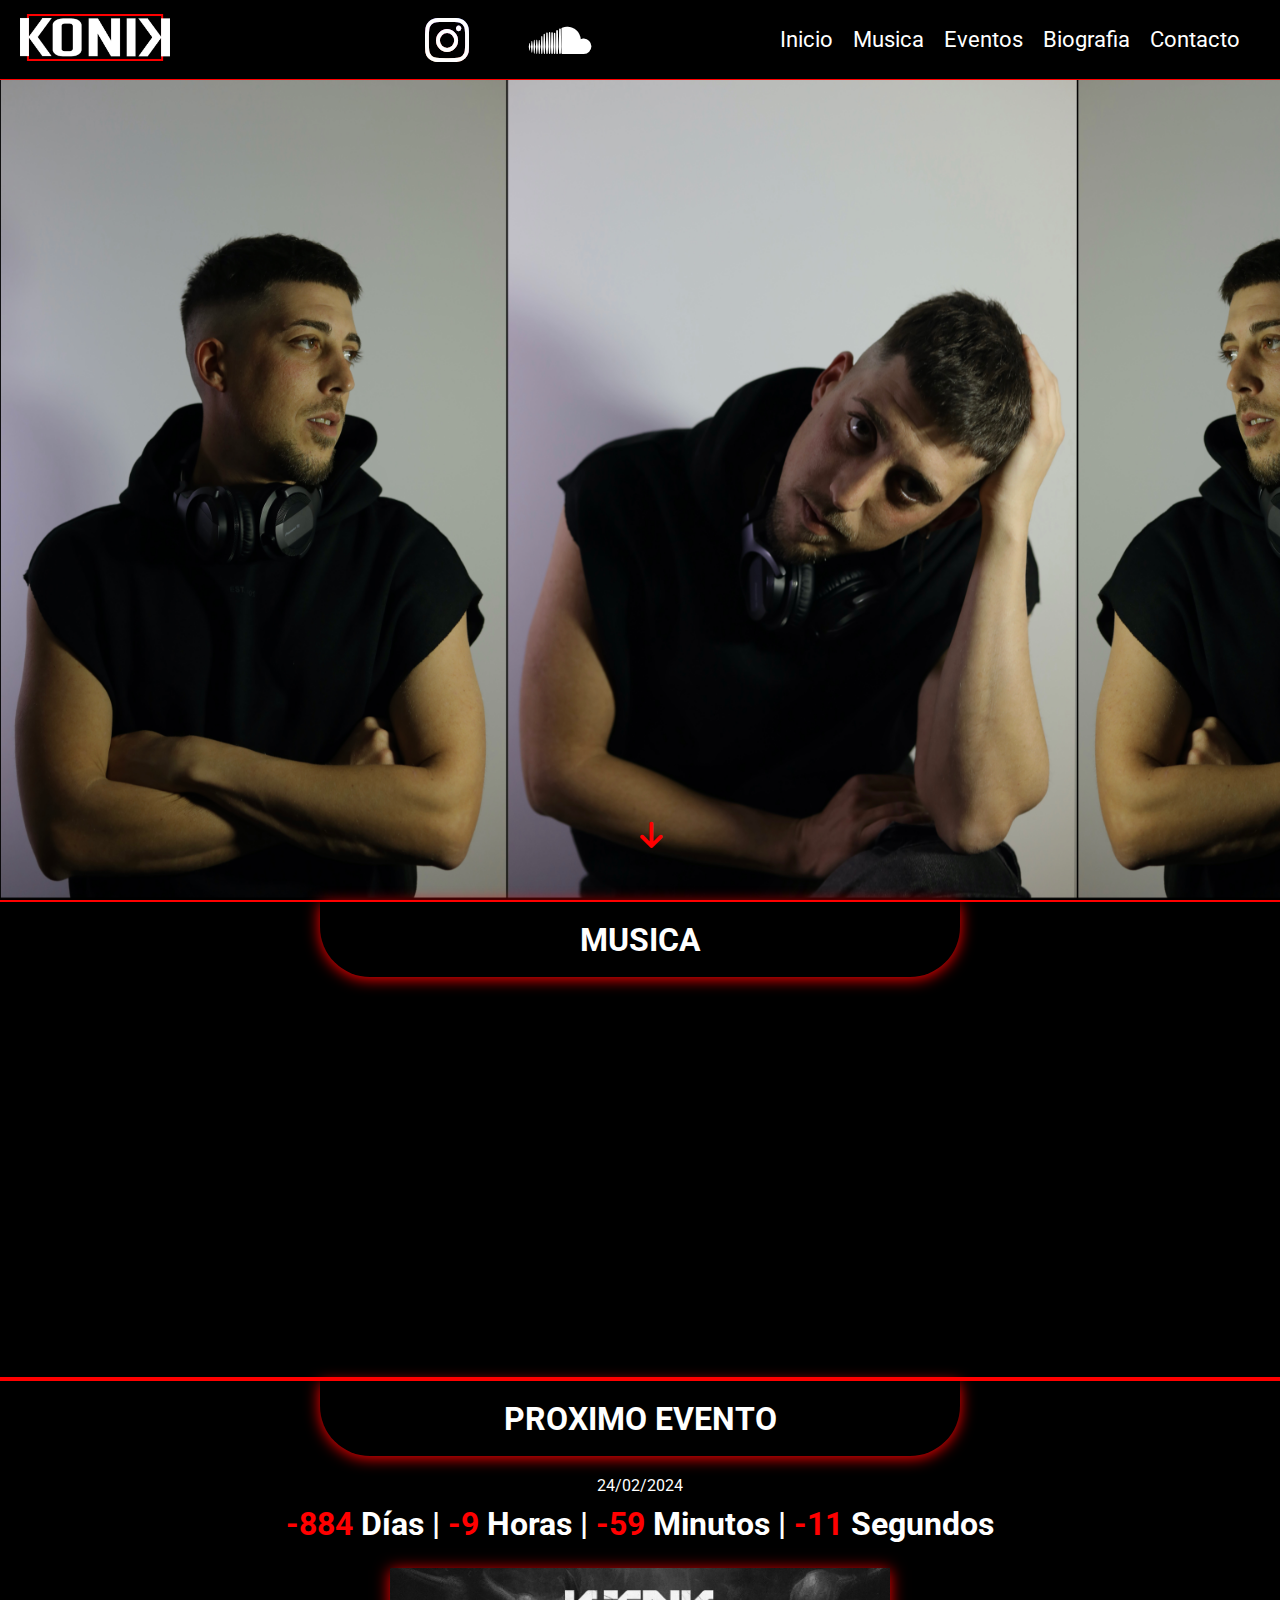
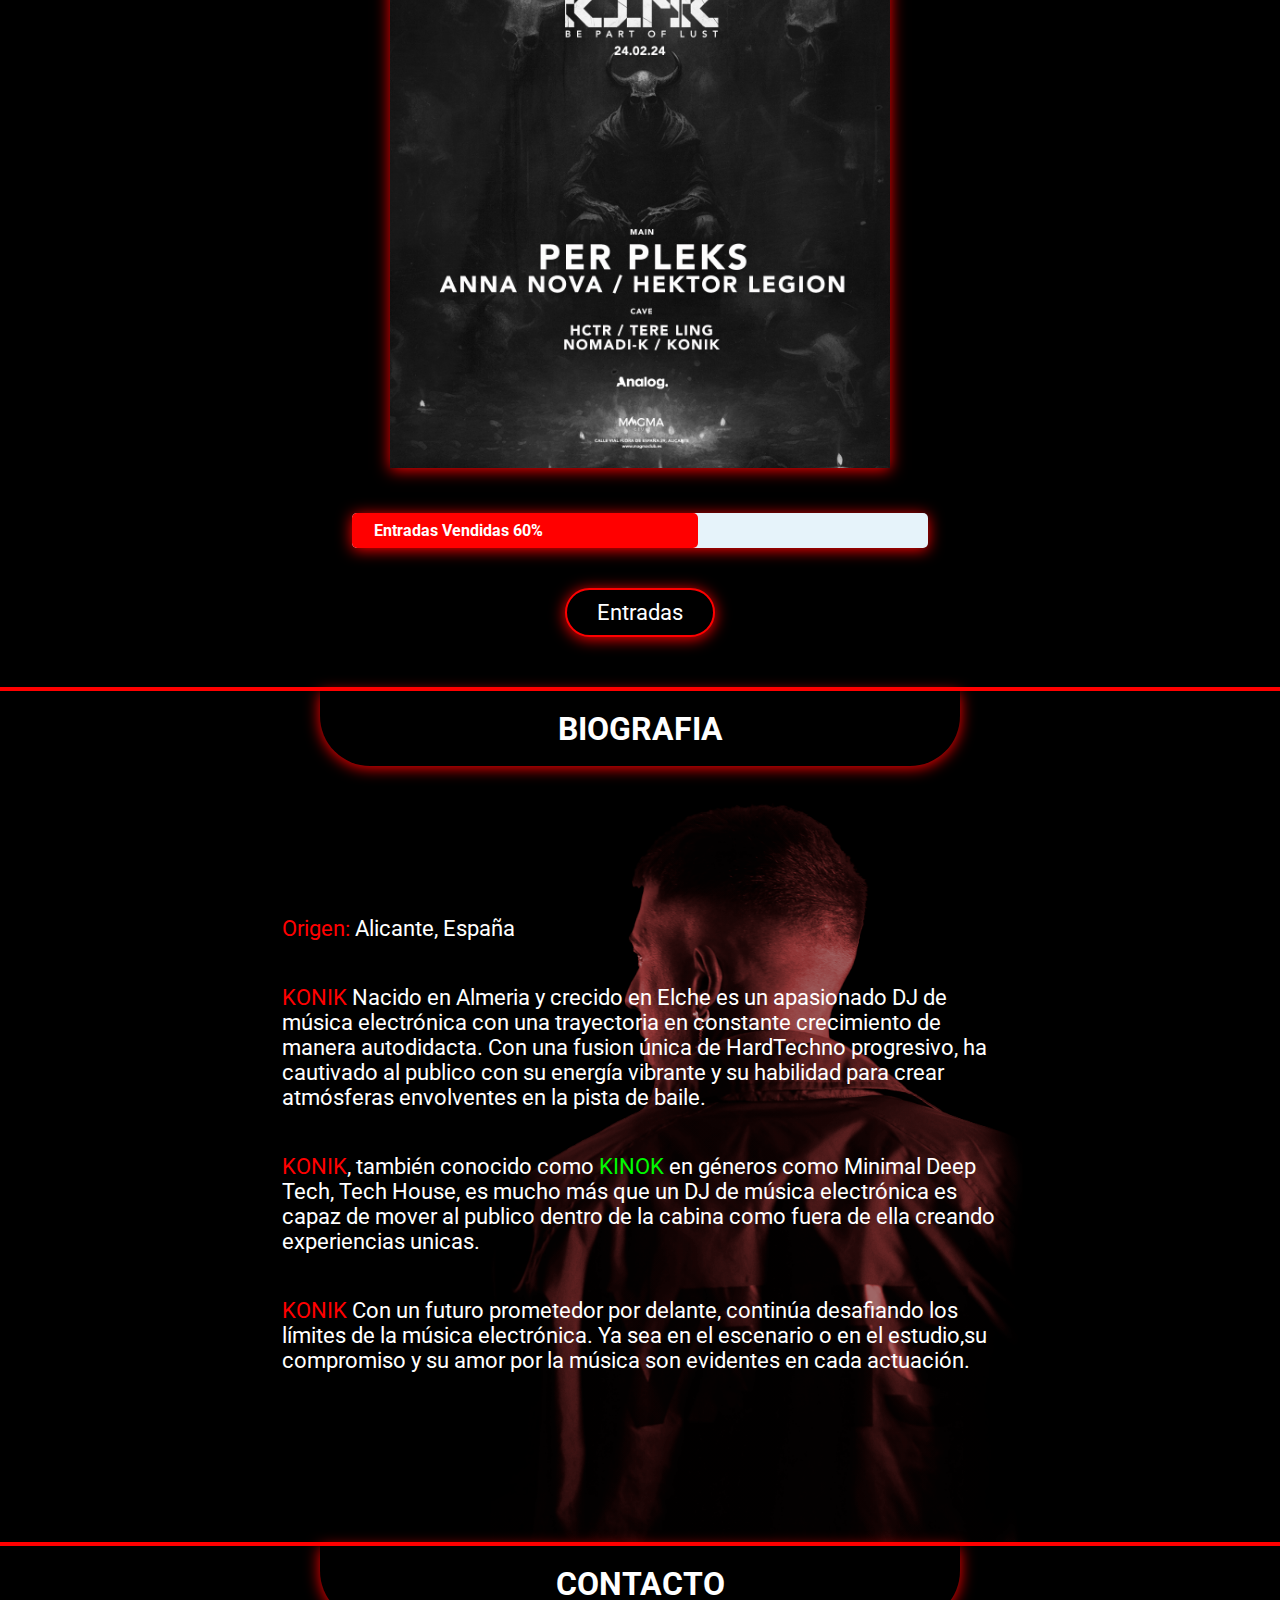
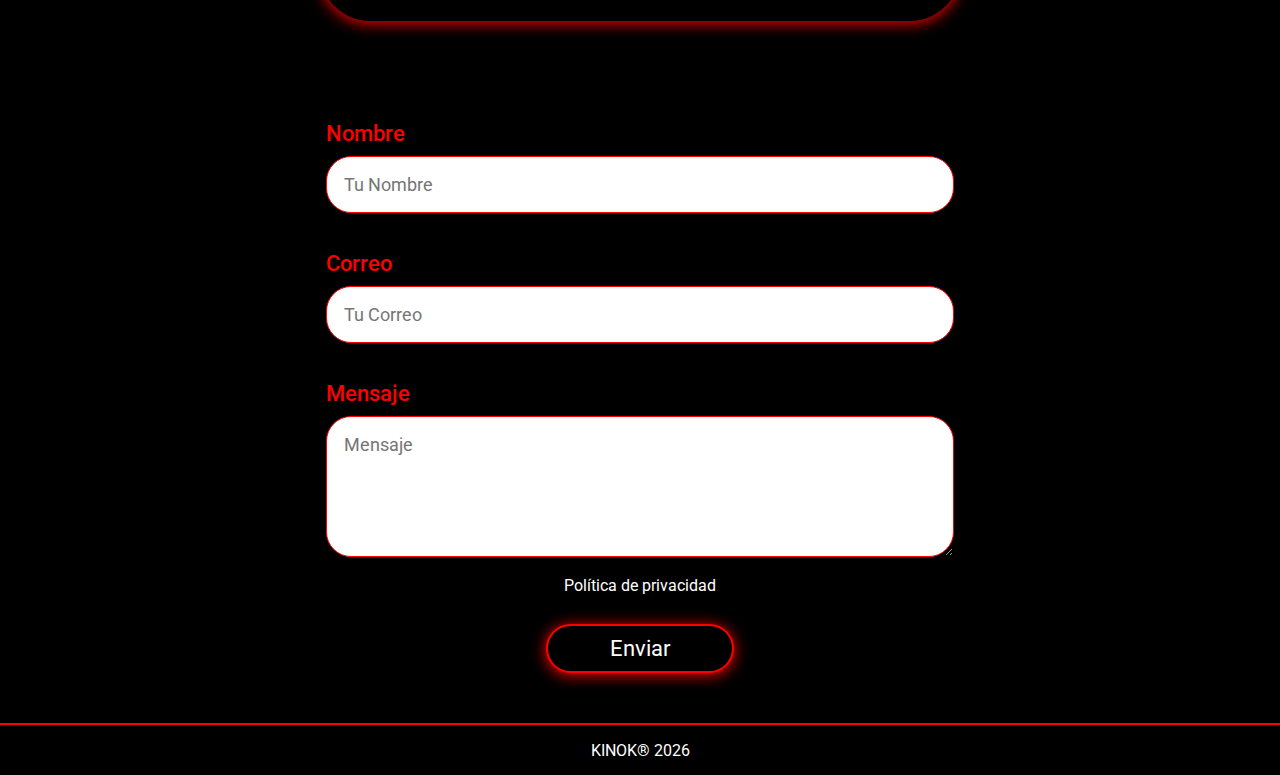
==== commit b13a4eb8: "cambios en la biografia 05/02/2024" ====
--- a/index.html
+++ b/index.html
@@ -128,16 +128,17 @@
     <div class="contenedor-biografia">
       <div class="texto-biografia">
         
-        <p><span class="titulos-bio">Origen: </span> Alicante, España</p><br>
-        <p><span class="titulos-bio"> <br></span><span class="titulos-rojos">KONIK</span>es un apasionado DJ de música electrónica con una trayectoria en constante crecimiento de manera autodidacta.
+        <p><span class="titulos-rojos">Origen: </span> Alicante, España</p><br>
+        <p><span class="titulos-bio"> <br></span><span class="titulos-rojos">KONIK</span> Nacido en Almeria y crecido en Elche es un apasionado DJ de música electrónica con una trayectoria en constante crecimiento de manera autodidacta.
           Con una fusion única de HardTechno progresivo, ha cautivado al publico con su energía vibrante y su habilidad 
           para crear atmósferas envolventes en la pista de baile. </p><br>
         
-        <p><span class="titulos-bio"><br></span>Nacido en Almeria y crecido en Elche, <span class="titulos-rojos">KONIK</span>, también conocido como <span class="titulos-verdes">KINOK</span> en géneros como Minimal Deep Tech, 
-          Tech House, es mucho más que un DJ de música electrónica: es el alma detrás de la música que mueve a las multitudes y crea experiencias inolvidables. </p><br> 
+        <p><span class="titulos-bio"><br></span><span class="titulos-rojos">KONIK</span>, también conocido como <span class="titulos-verdes">KINOK</span> en géneros como Minimal Deep Tech, 
+          Tech House, es mucho más que un DJ de música electrónica es capaz de mover al publico dentro de la cabina
+          como fuera de ella creando experiencias unicas. </p><br> 
 
         <p><span class="titulos-bio"><br></span>
-          Con un futuro prometedor por delante, <span class="titulos-rojos">KONIK</span> continúa desafiando los límites de la música electrónica. 
+          <span class="titulos-rojos">KONIK</span> Con un futuro prometedor por delante, continúa desafiando los límites de la música electrónica. 
           Ya sea en el escenario o en el estudio,su compromiso y su amor por la música son evidentes
           en cada actuación. </p><br>
 
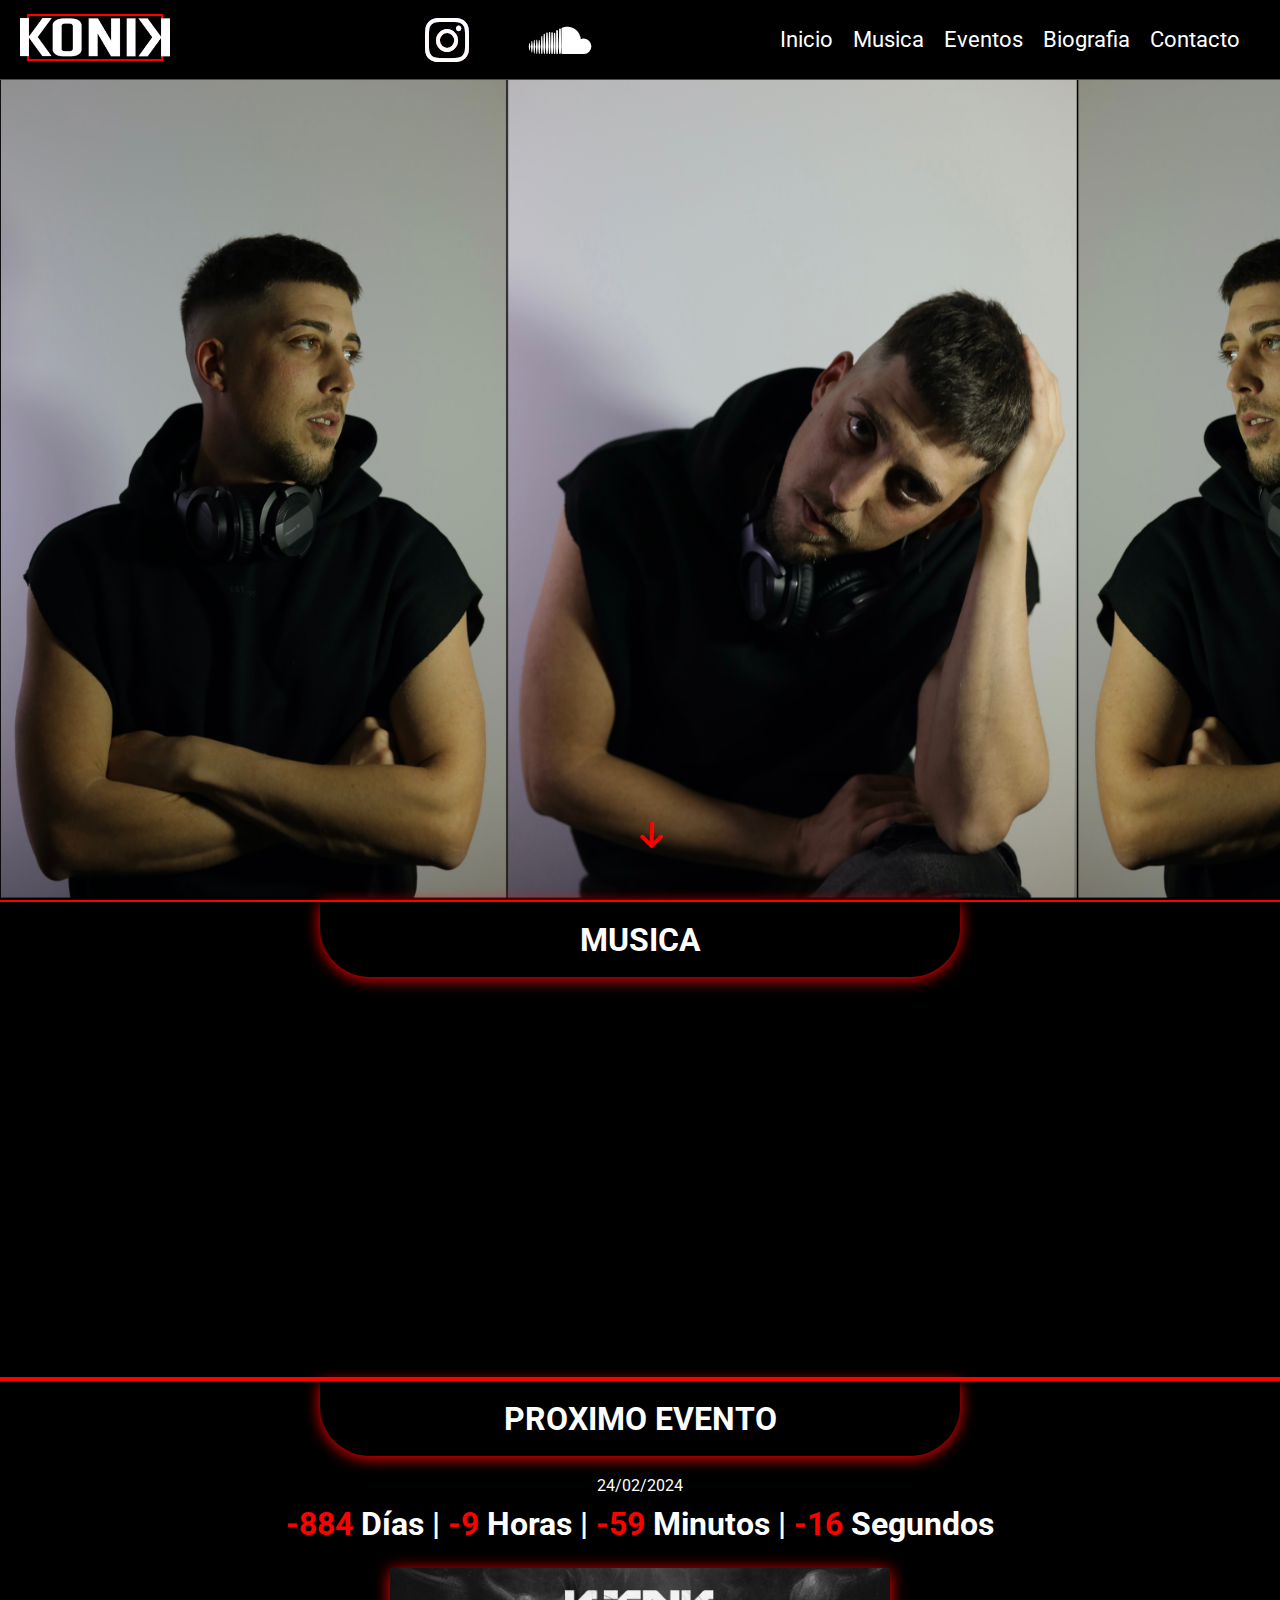
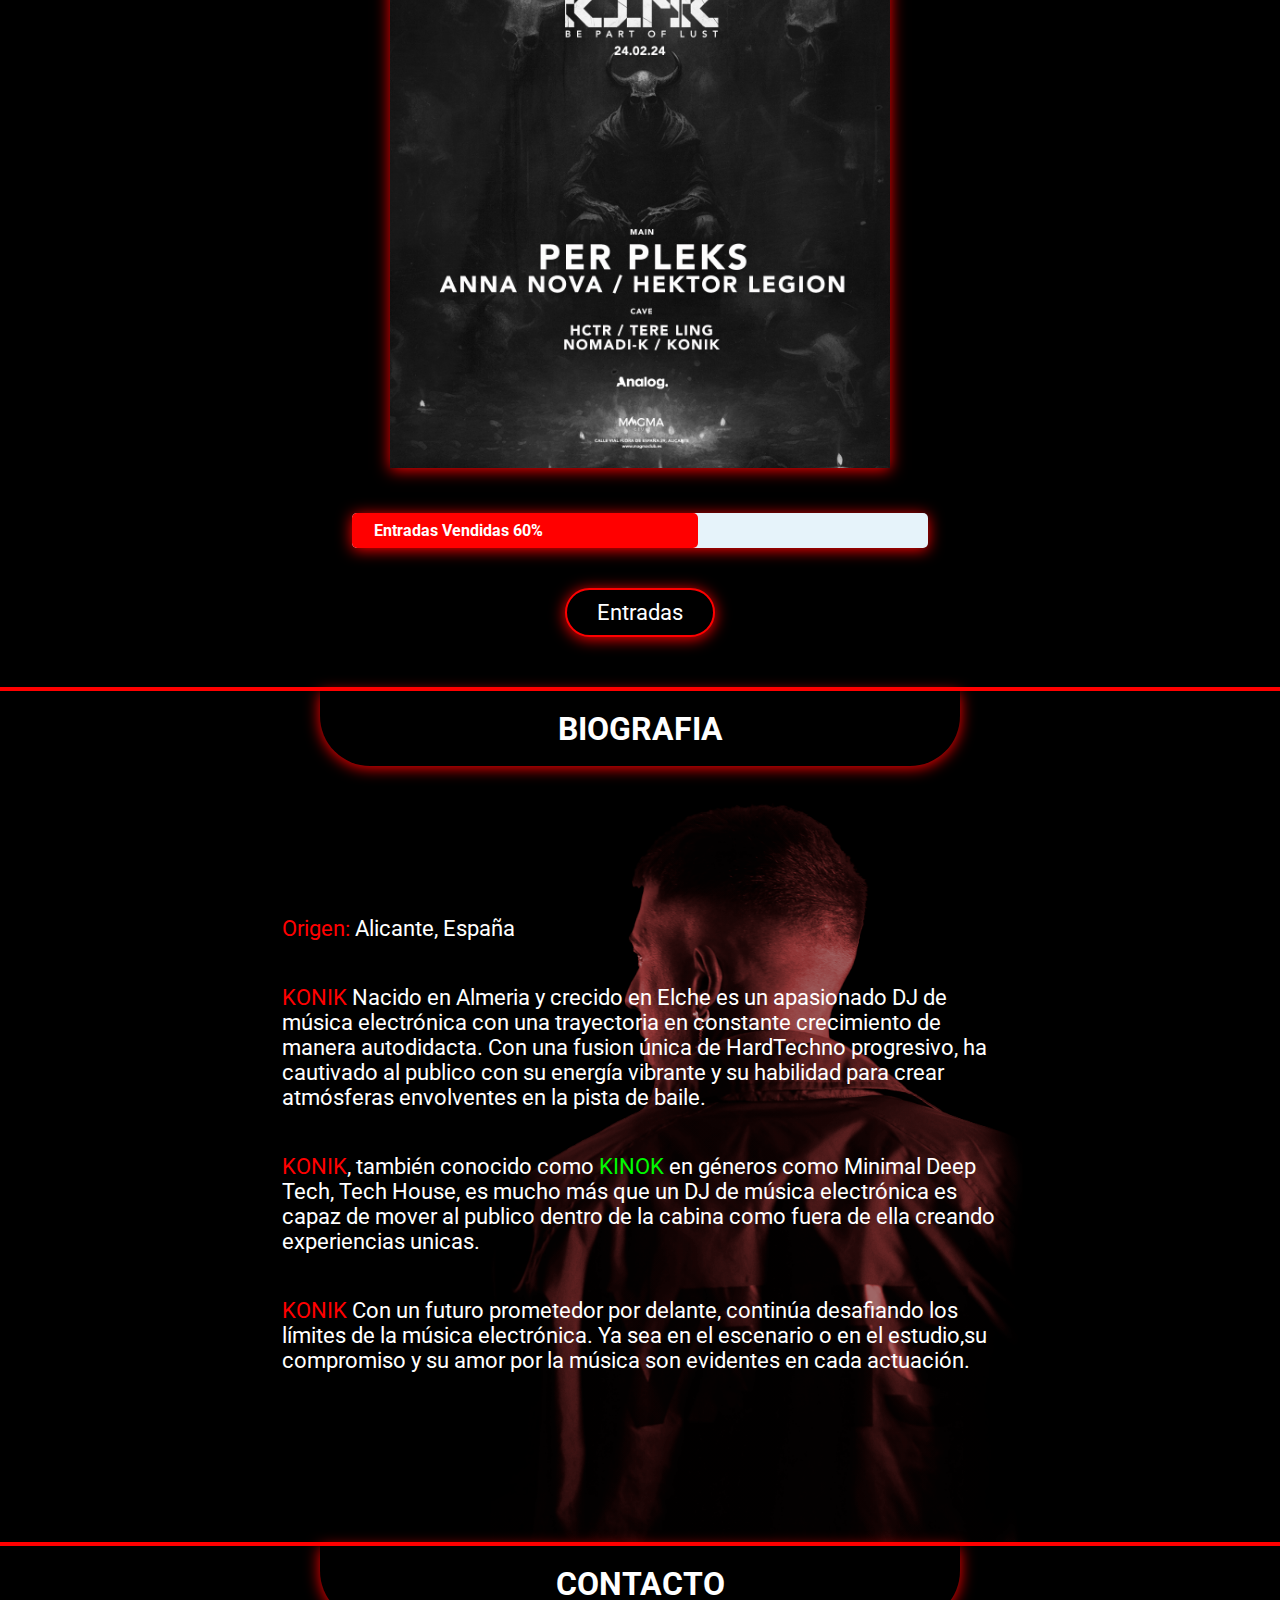
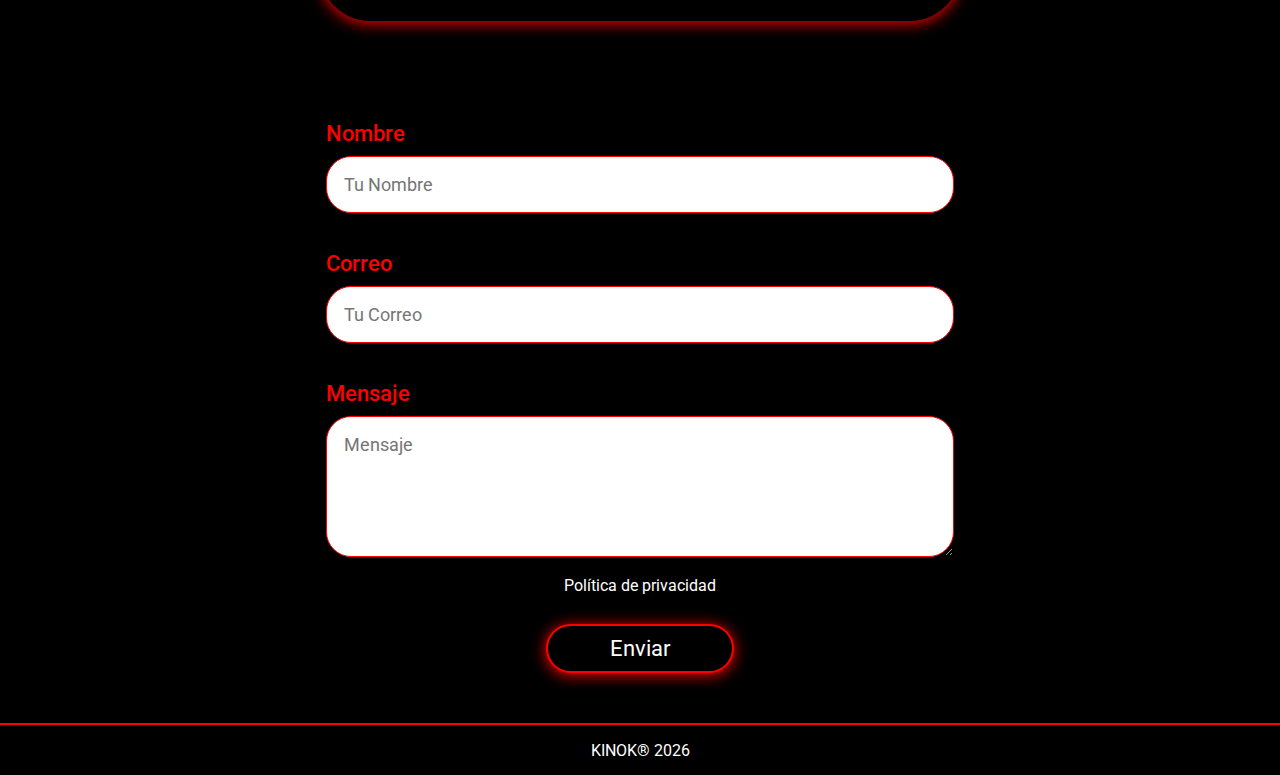
==== commit 2530c501: "Arreglando menu de navegacion 06/02/2024" ====
--- a/index.html
+++ b/index.html
@@ -17,18 +17,15 @@
       <img class="logo-nav" src="images/logo-konik-web.webp" alt="Logo KONIK">
     </div>
 
-      <div class="iconos_nav_rrss">
-        <a href="https://www.instagram.com/konik_music/"><i class="fa-brands fa-instagram ico-instagram"></i></a>
-        <a href="https://soundcloud.com/kinok-konik"><i class="fa-brands fa-soundcloud ico-soundcloud"></i></a>
-      </div>
-
-      <div class="btn-menu-movil">
-        <i class="fa-solid fa-bars"></i>
-      </div>
-
-    
-
-    
+    <div class="iconos_nav_rrss">
+      <a href="https://www.instagram.com/konik_music/"><i class="fa-brands fa-instagram ico-instagram"></i></a>
+      <a href="https://soundcloud.com/kinok-konik"><i class="fa-brands fa-soundcloud ico-soundcloud"></i></a>
+    </div>
+
+    <div class="btn-menu-movil">
+      <i class="fa-solid fa-bars"></i>
+    </div>
+
 
     <ul class="menu-nav">
       <li><a href="#Inicio">Inicio</a></li>
--- a/style.css
+++ b/style.css
@@ -119,7 +119,7 @@
     text-decoration: none;
 }
 
-.menu-nav li:hover{
+.menu-nav li a:hover{
     border-bottom: 2px solid var(--color-general);
 }
 
@@ -138,12 +138,12 @@
         justify-content: space-between;
         height: 60px;
         width: 100%;
-        padding: 0 5px;
         border-bottom: 1px solid var(--color-general);
     }
 
     .contenedor-logo-nav{
-        width: 40%;
+        width: 30%;
+        margin-left: 10px;
         
     }
 
@@ -167,23 +167,23 @@
         display: flex;
         align-items: center;
         justify-content: center;
+        margin-right: 10px;
         
     }
 
     .menu-nav {
         display: none;
-        width: 100%;
+        width: 30%;
         height: auto;
-        flex-direction: column;
-        justify-content: center;
-        align-items: center;
+        position: absolute;
+        top: 60px;
+        left:70%;
+        background-color: #020202a2;
     }
 
     .menu-nav li {
-        
+        margin-right: 0;
         text-align: center;
-        margin: 10px;
-        width: 100%;
         height: 50px;
         border-bottom: 1px solid var(--color-general);
         
@@ -191,6 +191,7 @@
 
     .menu-nav li a {
         width: 100%;
+        color: white;
     }
 
     
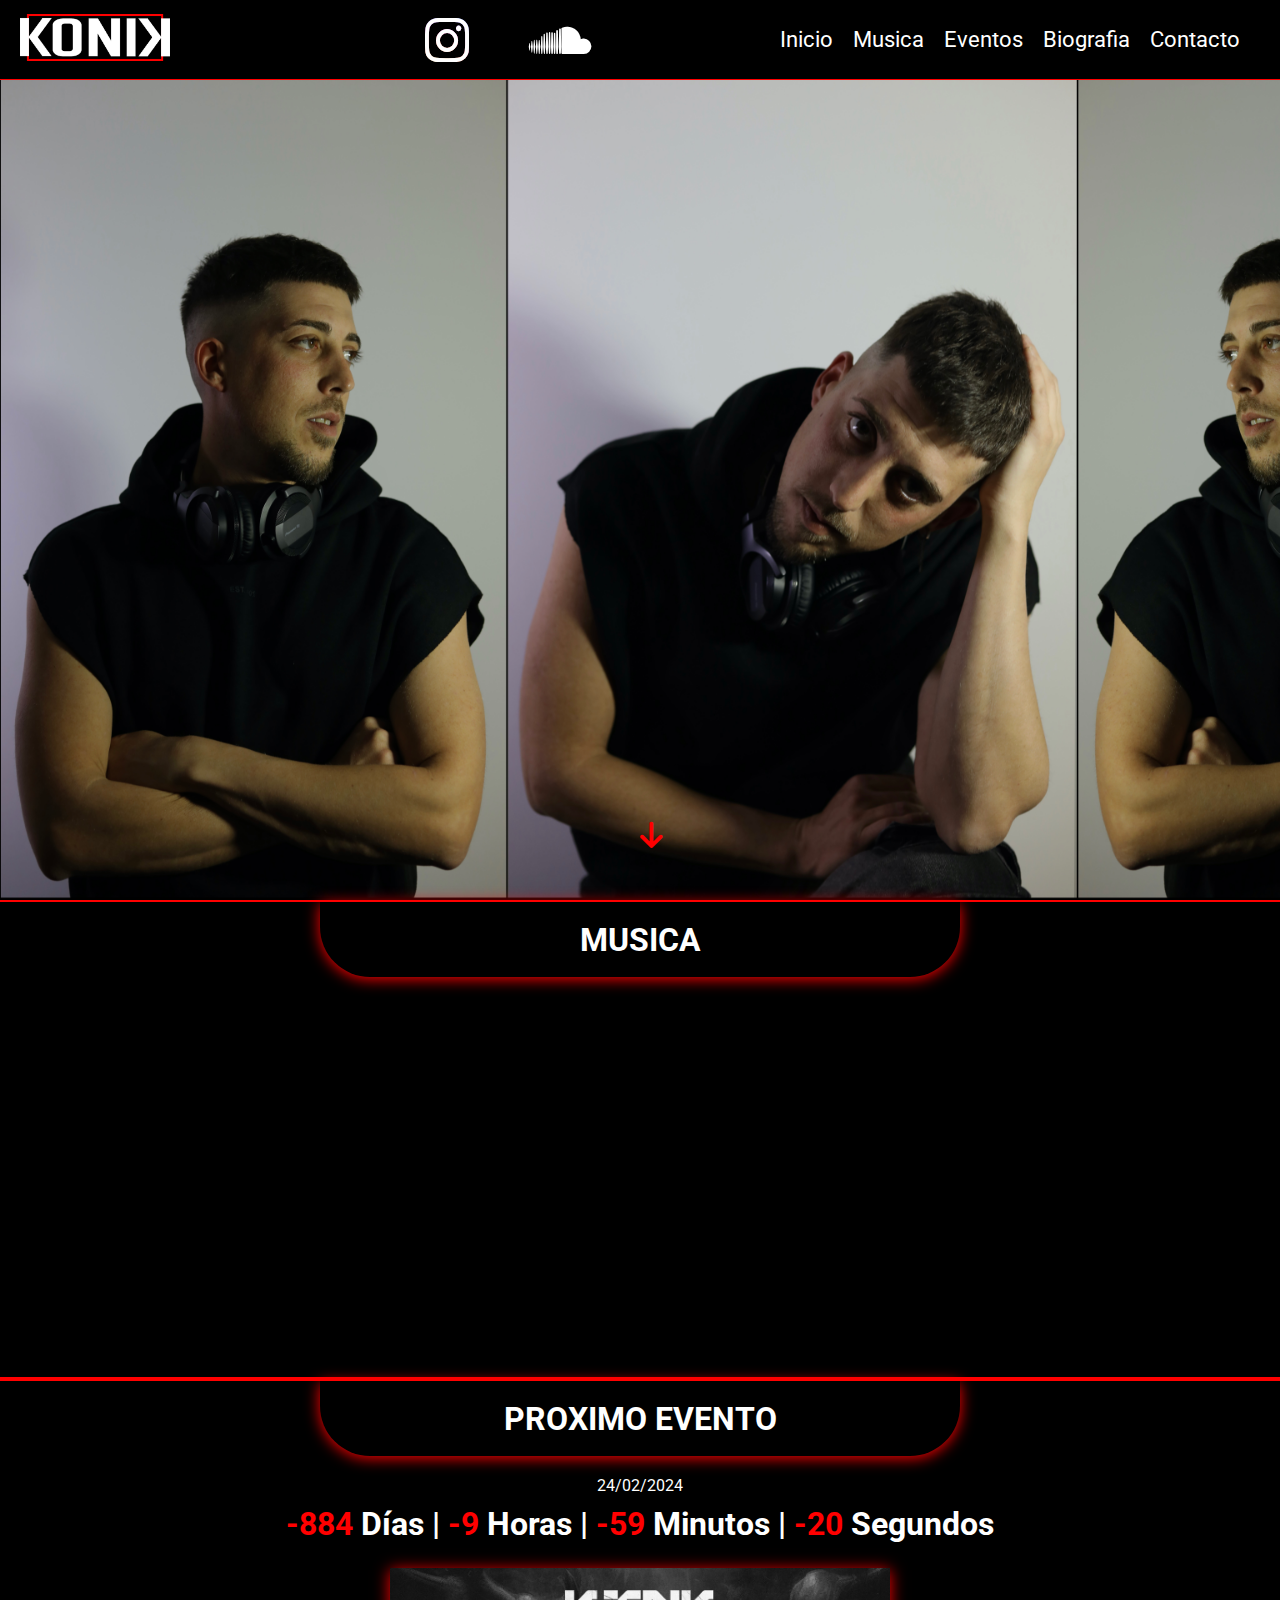
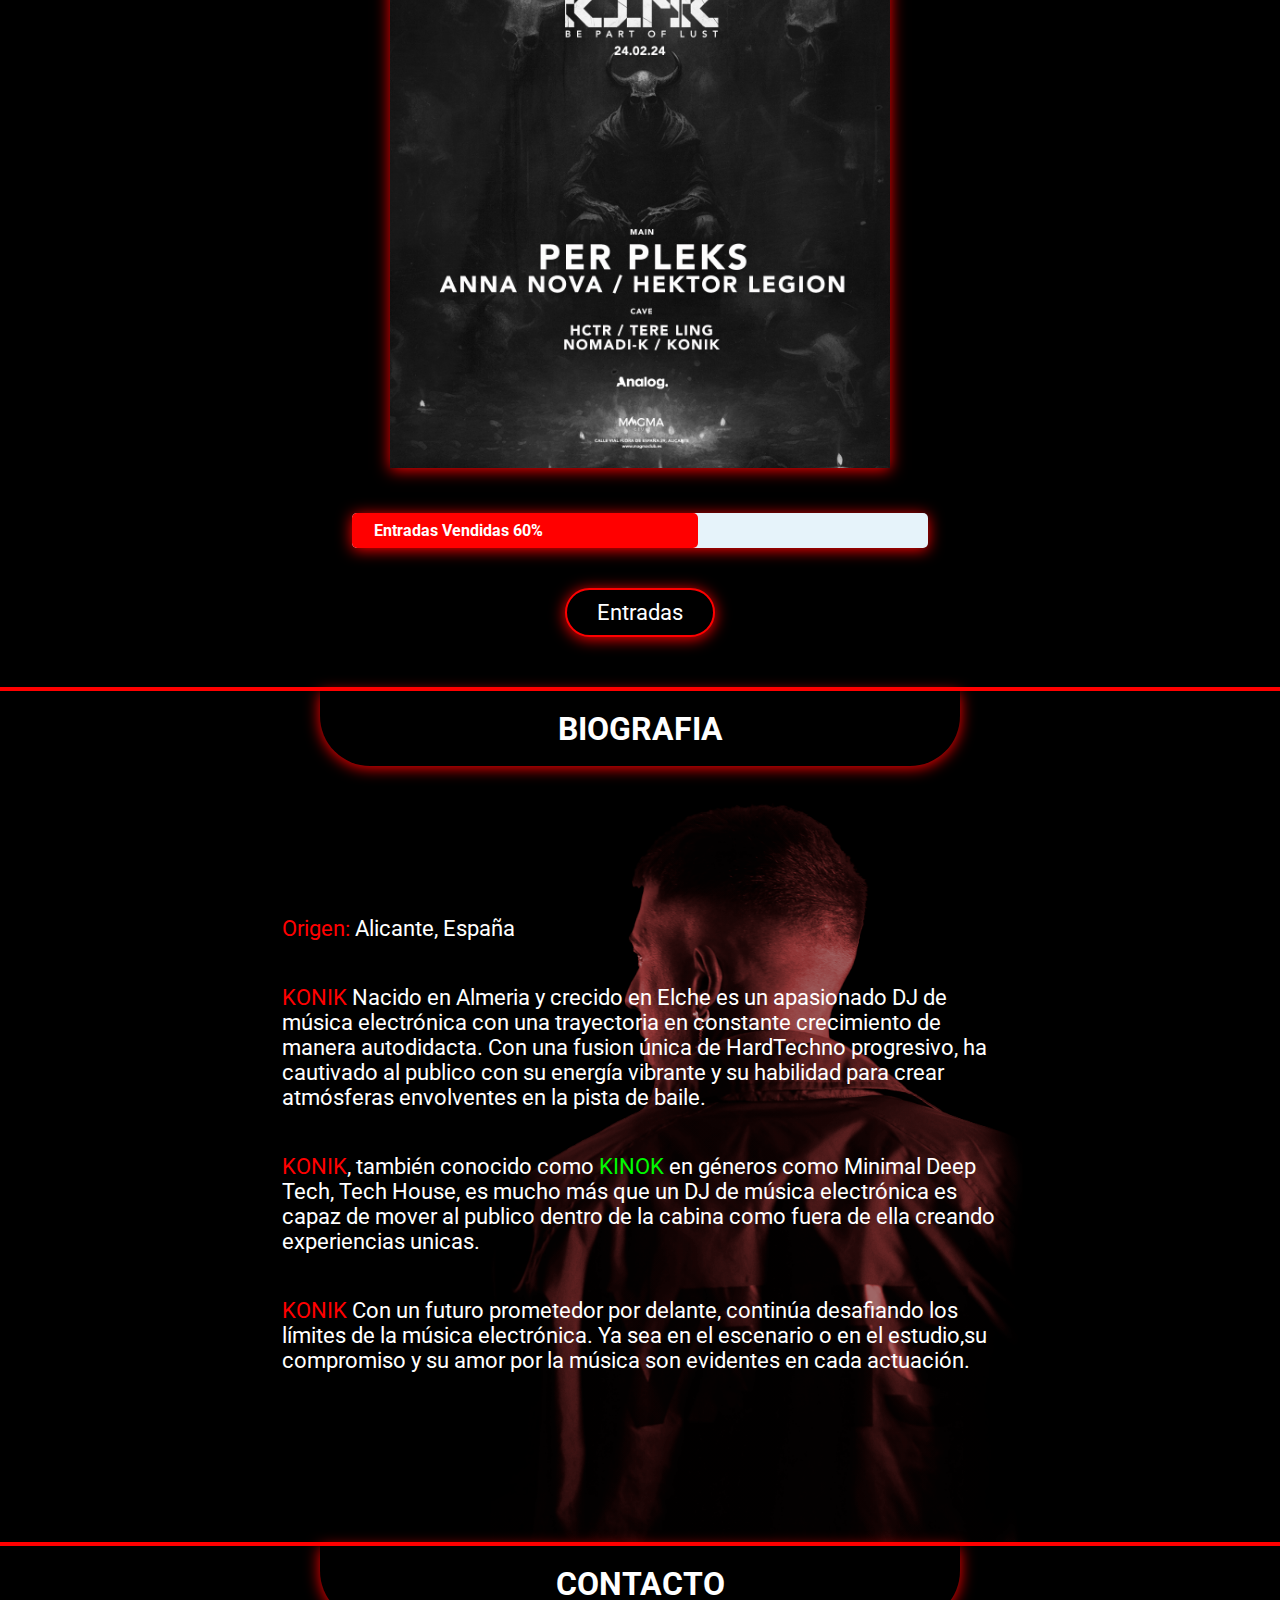
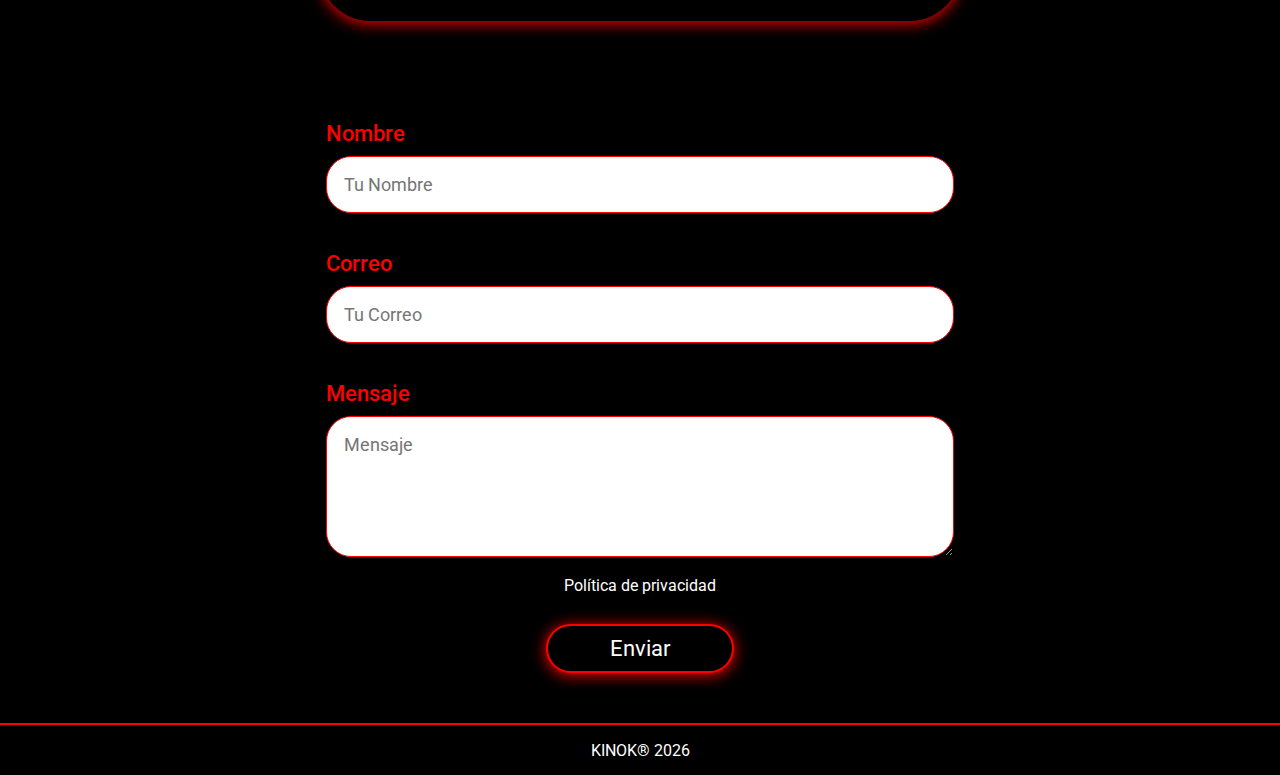
==== commit 84be5f23: "poniendo boton de cerrar nav y ajustando el nav 06/02/2024" ====
--- a/index.html
+++ b/index.html
@@ -23,7 +23,7 @@
     </div>
 
     <div class="btn-menu-movil">
-      <i class="fa-solid fa-bars"></i>
+      <i  id="Icono-menu" class="fa-solid fa-bars"></i>
     </div>
 
 
--- a/style.css
+++ b/style.css
@@ -136,19 +136,20 @@
     .barra-nav{
         
         justify-content: space-between;
-        height: 60px;
+        height: 80px;
         width: 100%;
+        padding: 0 10px;
         border-bottom: 1px solid var(--color-general);
     }
 
     .contenedor-logo-nav{
         width: 30%;
-        margin-left: 10px;
+        margin-left: 0px;
         
     }
 
     .logo-nav{
-        width: 120px;
+        width: 130px;
     }
 
     .iconos_nav_rrss {
@@ -159,11 +160,12 @@
 
     .iconos_nav_rrss a i {
 
+        font-size: 35px;
+        margin: 0 10px;
+    }
+
+    .btn-menu-movil{
         font-size: 30px;
-        margin: 0 10px;
-    }
-
-    .btn-menu-movil{
         display: flex;
         align-items: center;
         justify-content: center;
@@ -173,12 +175,13 @@
 
     .menu-nav {
         display: none;
-        width: 30%;
+        width: 100%;
         height: auto;
         position: absolute;
-        top: 60px;
-        left:70%;
-        background-color: #020202a2;
+        top: 80px;
+        left:0;
+        background-color: #020202c8;
+        padding: 10px 0;
     }
 
     .menu-nav li {
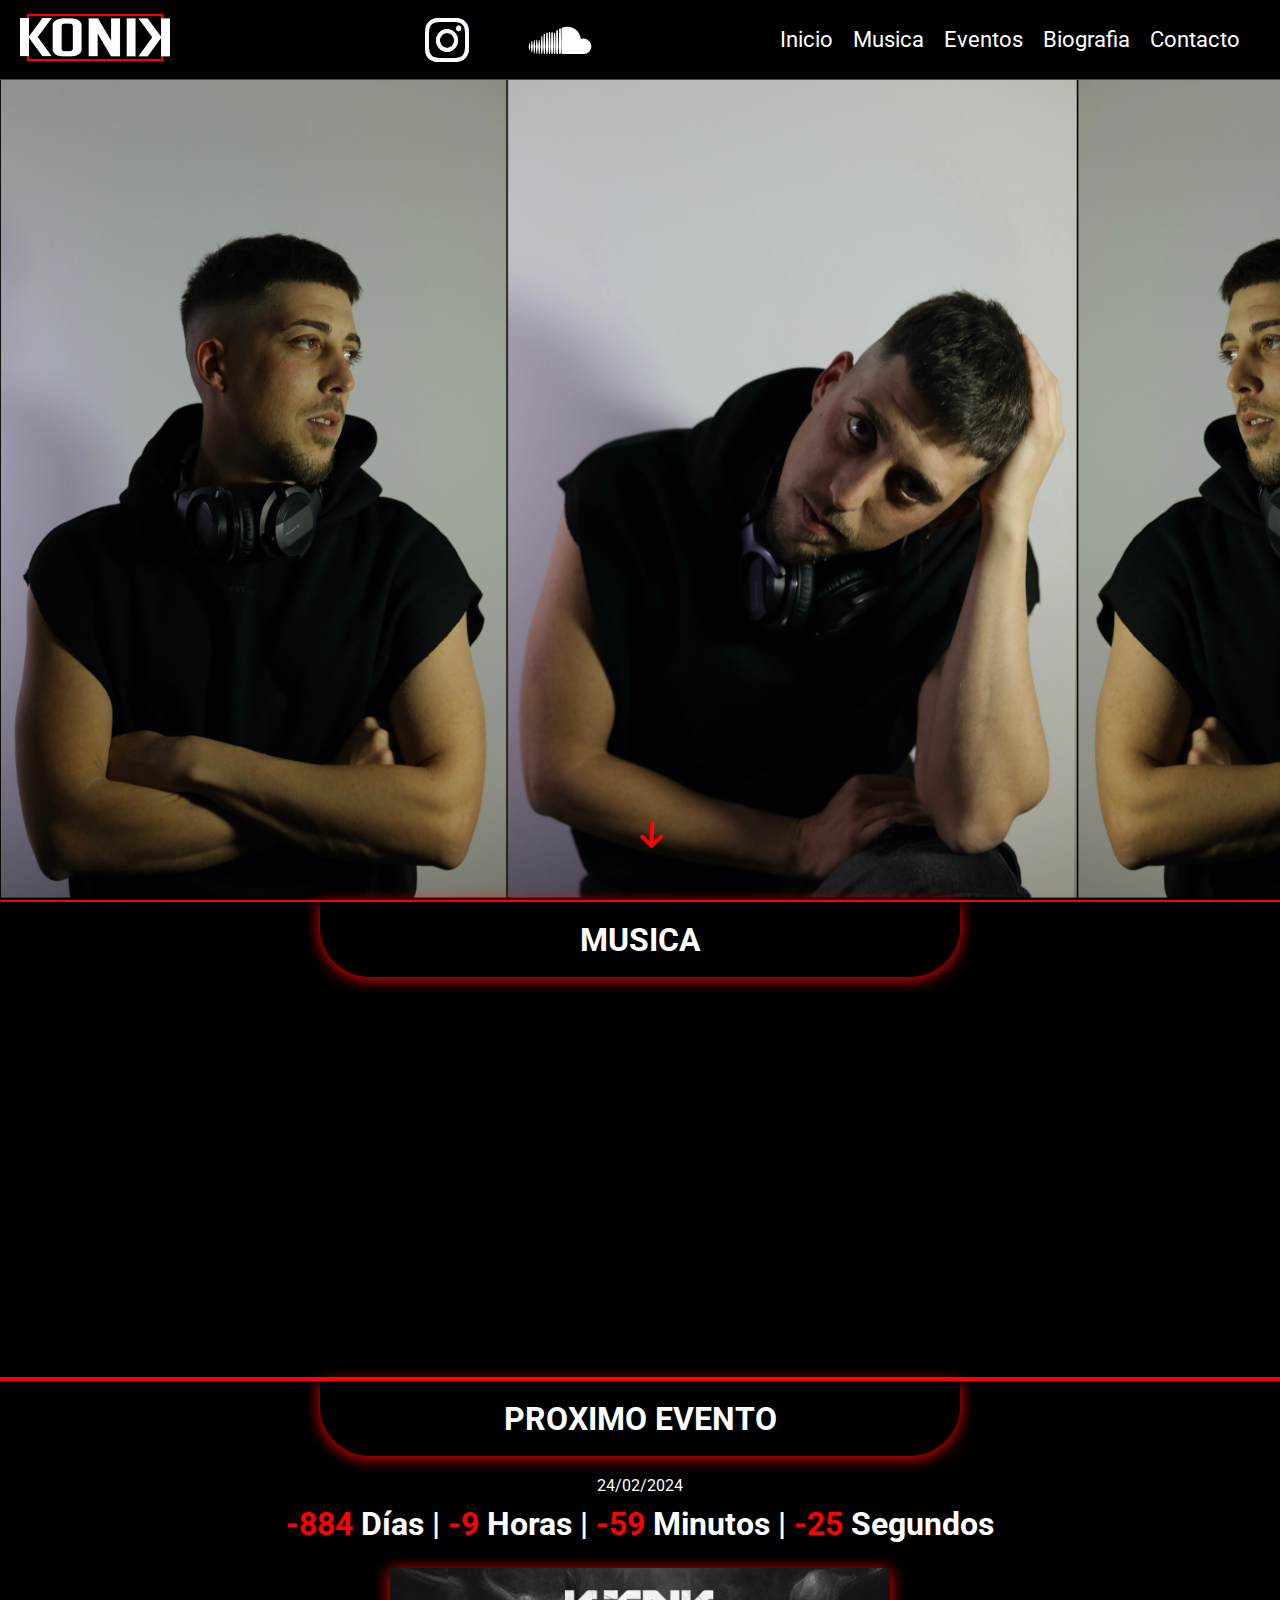
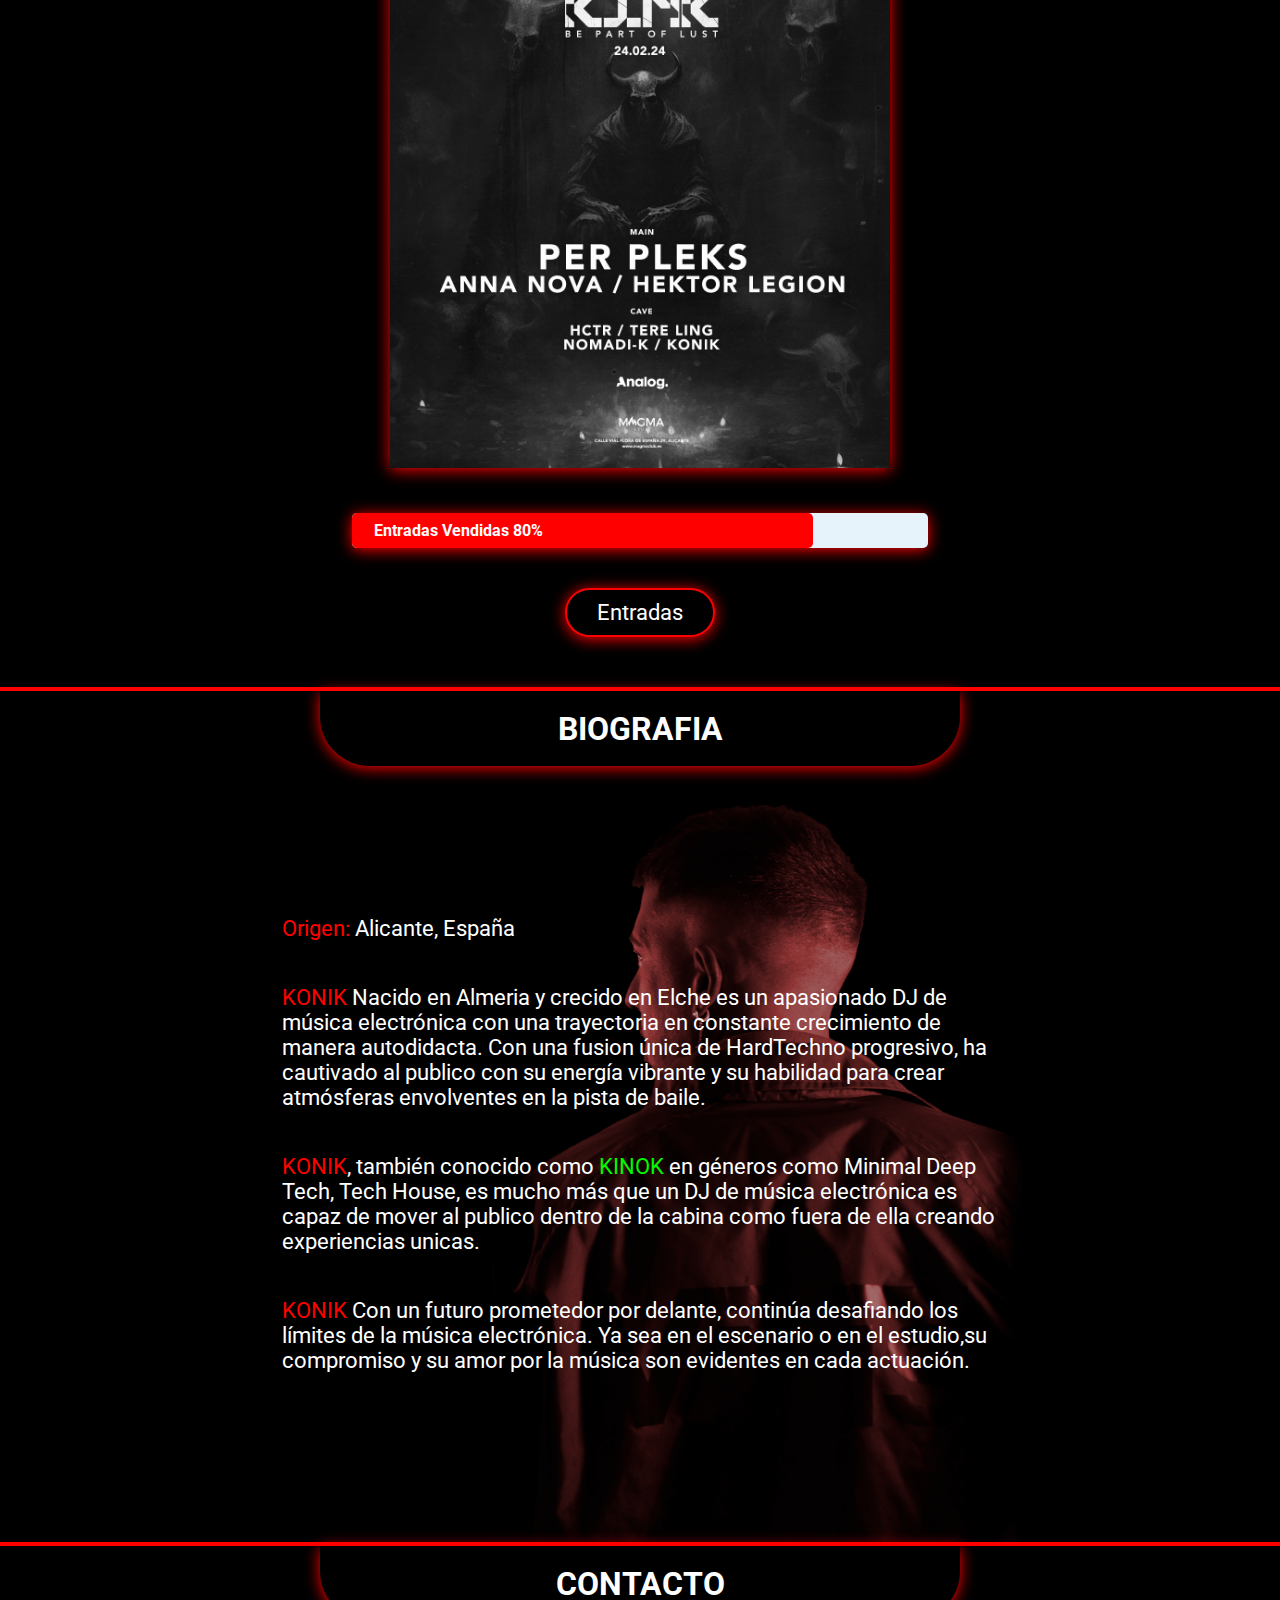
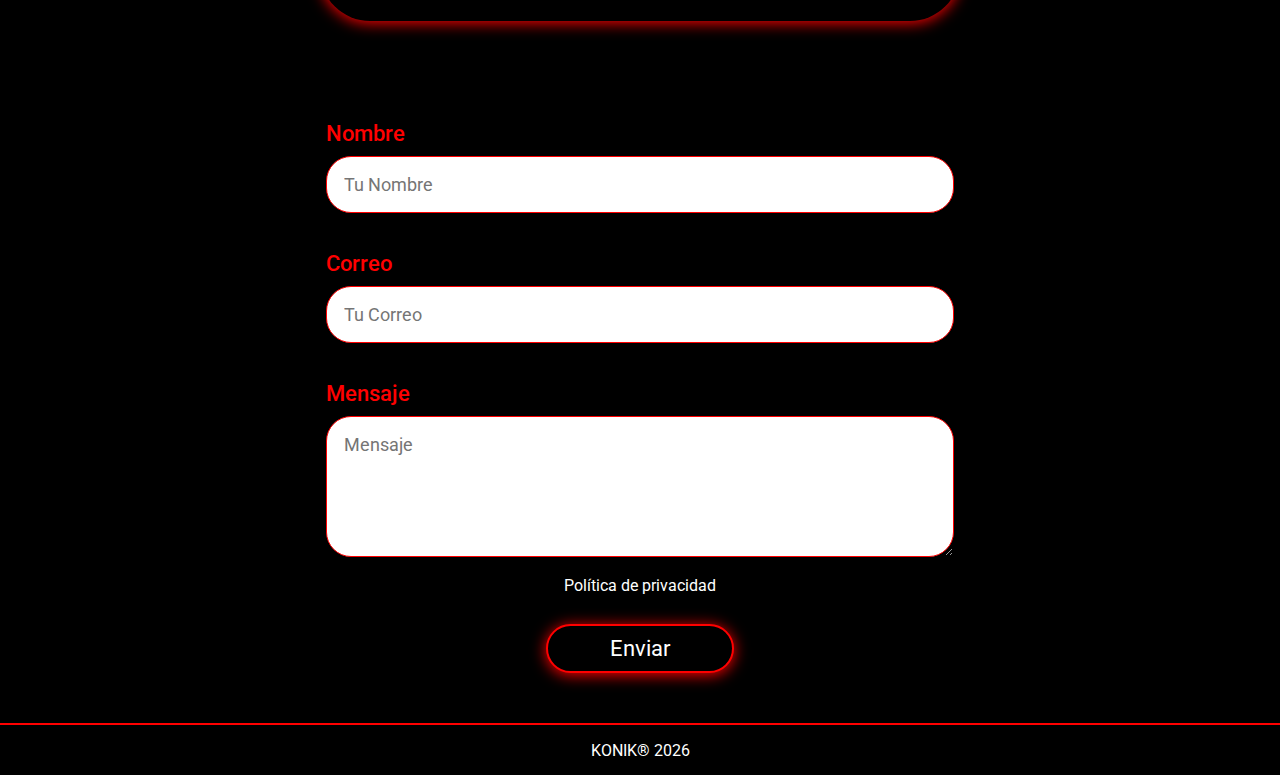
==== commit 5ed160f7: "Cambiando el nombre en el copy 19/02/2024" ====
--- a/index.html
+++ b/index.html
@@ -60,18 +60,16 @@
     <div class="contenedor-titulo">
       <h1>MUSICA</h1>
     </div>
+
     <div class="contenedor-soundcloud">
 
       <div class="contenedor-items">
-
-        
 
         <div class="item-soundcloud">
           <iframe width="100%" height="100%" scrolling="no" frameborder="no" allow="autoplay" loading="lazy" src="https://w.soundcloud.com/player/?url=https%3A//api.soundcloud.com/tracks/1633389582&color=%23ff0000&auto_play=false&hide_related=true&show_comments=false&show_user=false&show_reposts=false&show_teaser=false&visual=true"></iframe>
           <div style="font-size: 10px; color: #cccccc;line-break: anywhere;word-break: normal;overflow: hidden;white-space: nowrap;text-overflow: ellipsis; font-family: Interstate,Lucida Grande,Lucida Sans Unicode,Lucida Sans,Garuda,Verdana,Tahoma,sans-serif;font-weight: 100;"></div>
         </div>
 
-        
       </div>
 
     </div>
@@ -103,8 +101,8 @@
           </div>
   
           <div class="progress">
-            <div class="progress-bar" style="width:60%;">
-                <span class="progress-bar-text"><p>Entradas Vendidas 60%</p></span>
+            <div class="progress-bar" style="width:80%;">
+                <span class="progress-bar-text"><p>Entradas Vendidas 80%</p></span>
             </div>
           </div>
   
@@ -130,7 +128,7 @@
           Con una fusion única de HardTechno progresivo, ha cautivado al publico con su energía vibrante y su habilidad 
           para crear atmósferas envolventes en la pista de baile. </p><br>
         
-        <p><span class="titulos-bio"><br></span><span class="titulos-rojos">KONIK</span>, también conocido como <span class="titulos-verdes">KINOK</span> en géneros como Minimal Deep Tech, 
+        <p><span class="titulos-bio"><br></span><span class="titulos-rojos">KONIK</span>, también conocido como <span class="titulos-verdes"><a href="https://www.kinokmusic.es/">KINOK</a></span> en géneros como Minimal Deep Tech, 
           Tech House, es mucho más que un DJ de música electrónica es capaz de mover al publico dentro de la cabina
           como fuera de ella creando experiencias unicas. </p><br> 
 
--- a/style.css
+++ b/style.css
@@ -366,8 +366,9 @@
     color: var(--color-general);
 }
 
-.titulos-verdes{
+.titulos-verdes a{
     color: rgb(0, 250, 0);
+    text-decoration: none;
 }
 
 .punto-verde-lista{
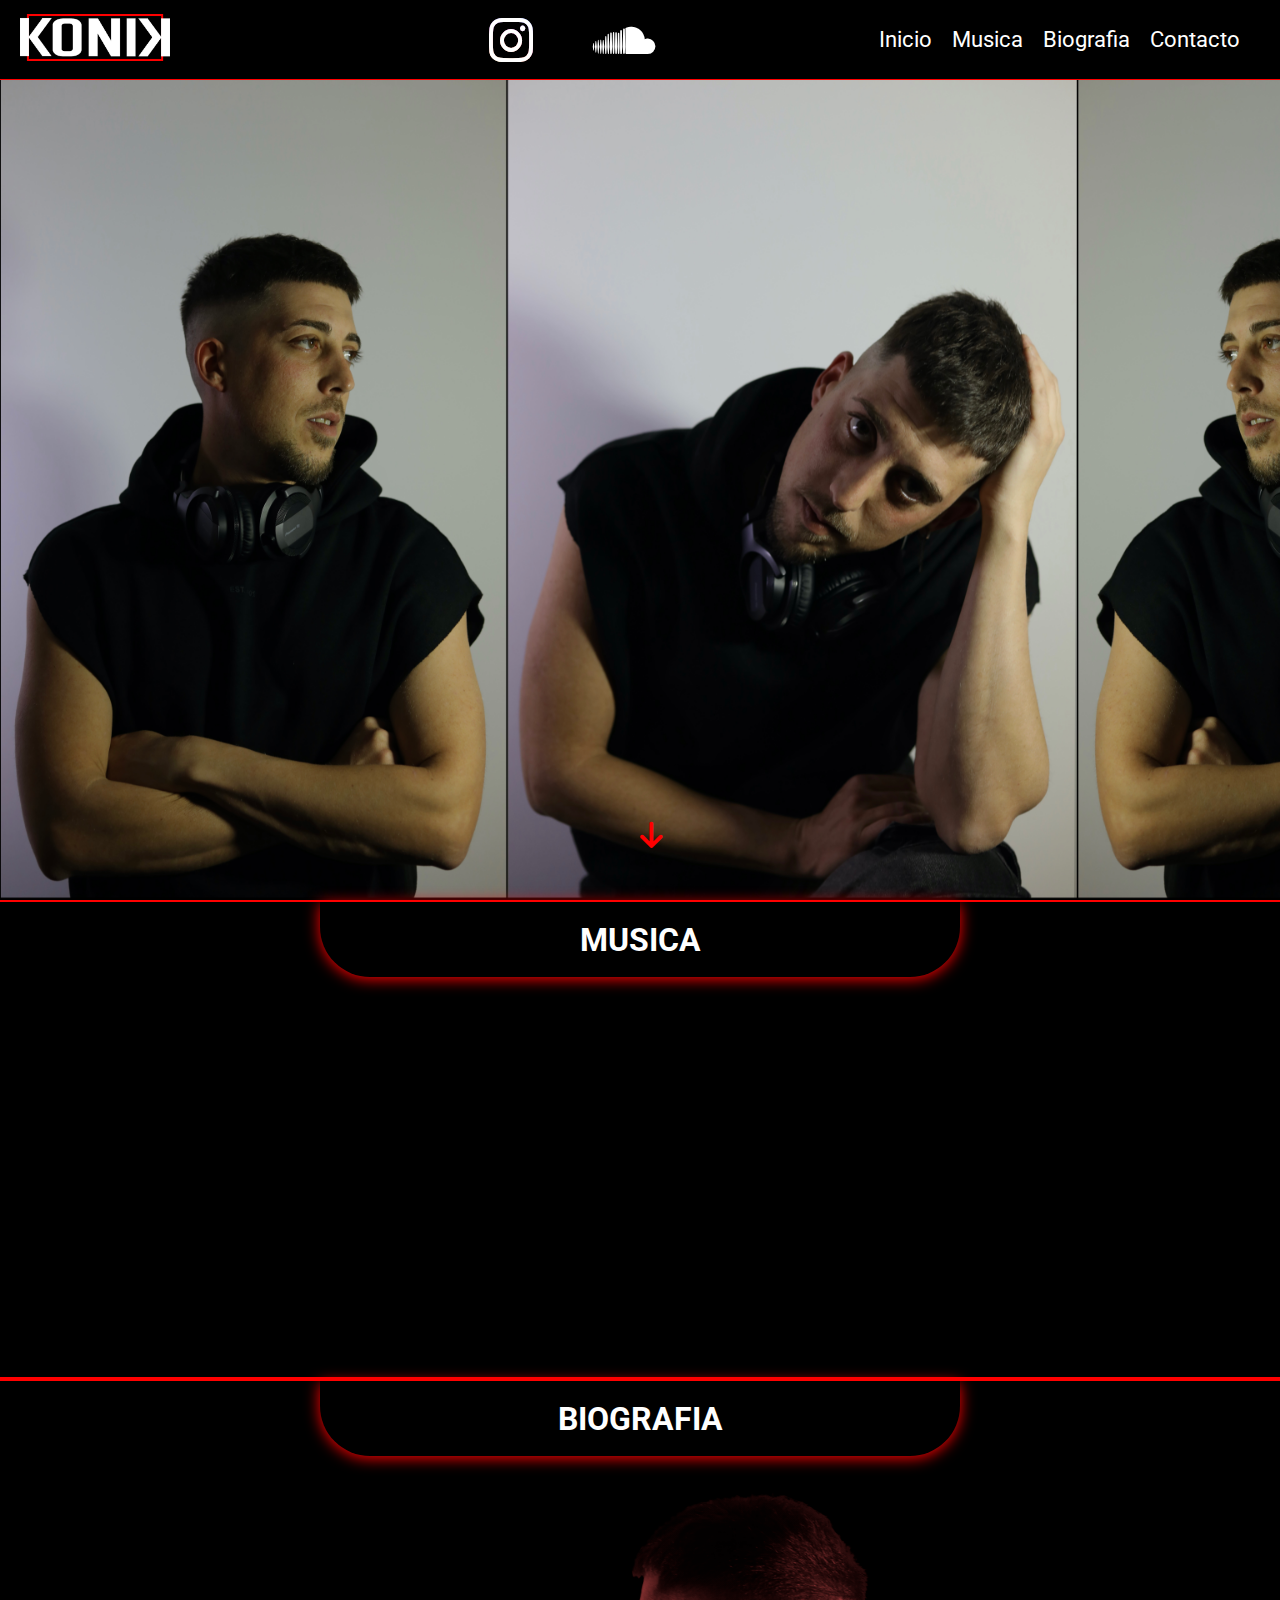
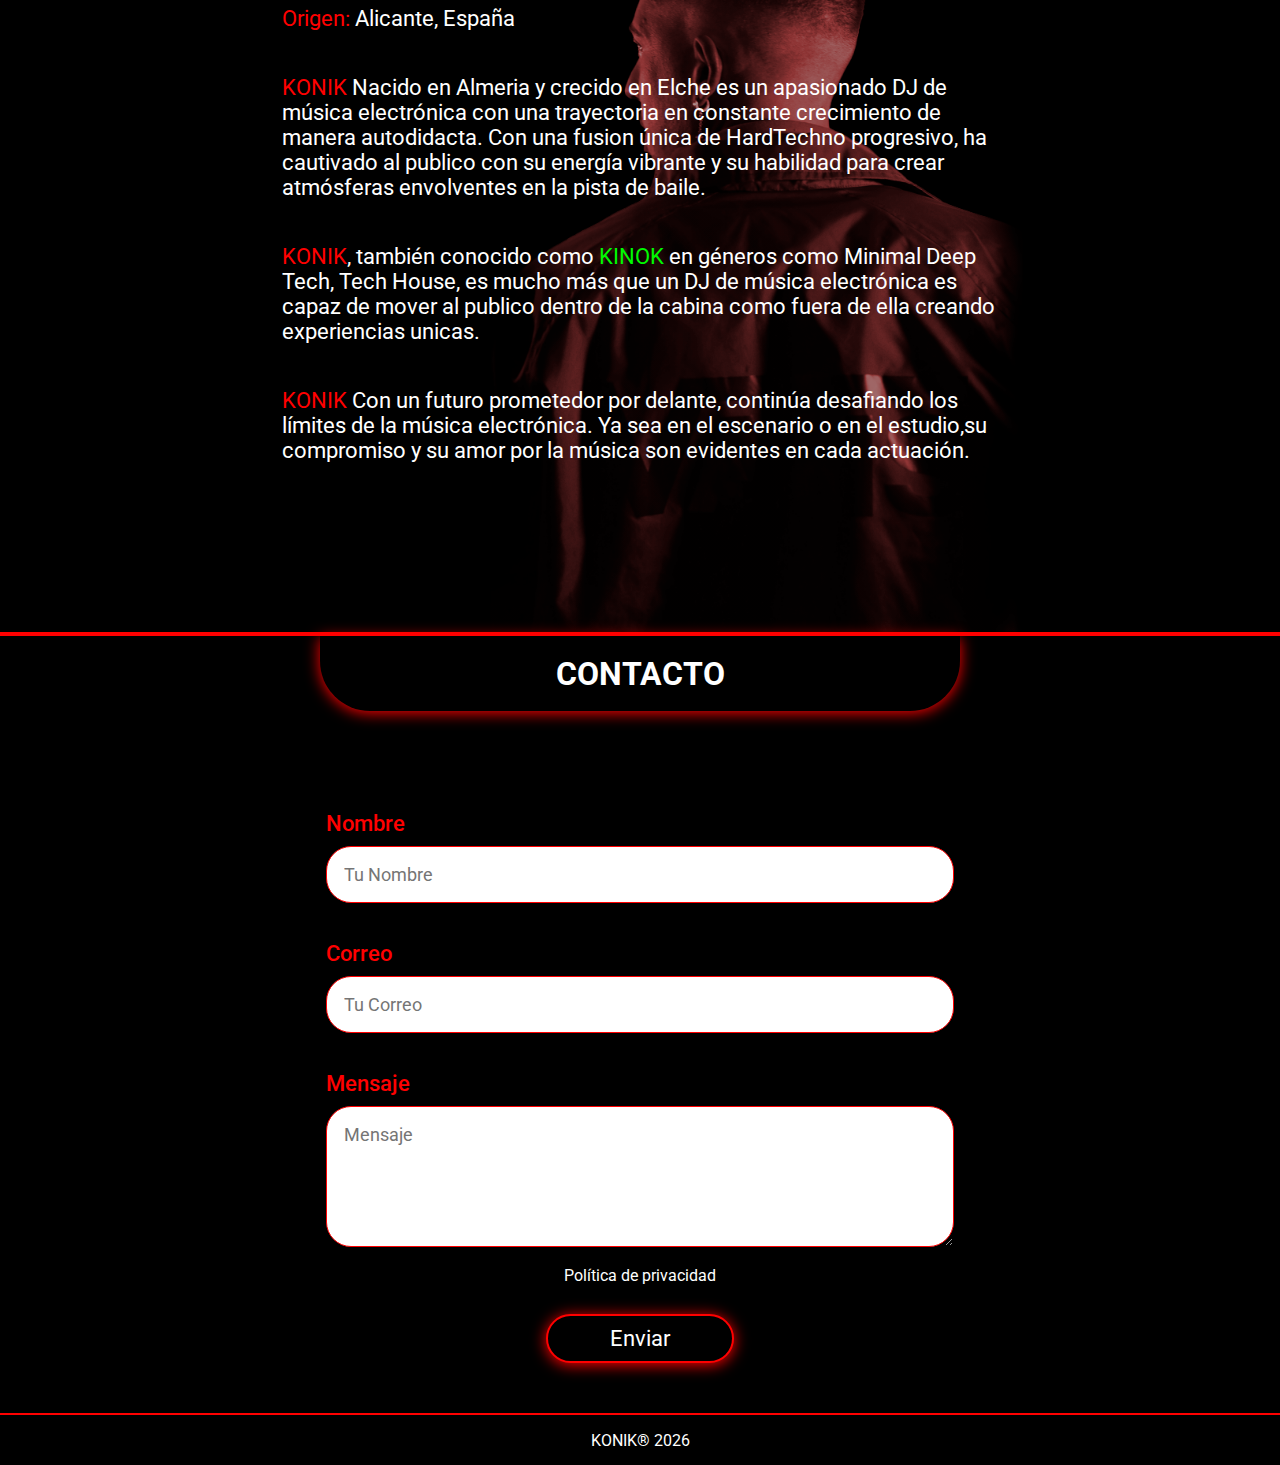
==== commit f17c012b: "Arreblo barra navegacion y quitar eventos 29/02/2024" ====
--- a/index.html
+++ b/index.html
@@ -30,7 +30,7 @@
     <ul class="menu-nav">
       <li><a href="#Inicio">Inicio</a></li>
       <li><a href="#Musica">Musica</a></li>
-      <li><a href="#Eventos">Eventos</a></li>
+      <!-- <li><a href="#Eventos">Eventos</a></li> -->
       <li><a href="#Biografia">Biografia</a></li>
       <li><a href="#Contacto">Contacto</a></li>
       <!-- <li><a href="#Social">Social</a></li> -->
--- a/style.css
+++ b/style.css
@@ -476,7 +476,7 @@
 /*///////////////////////// SECCION EVENTOS //////////////////*/
     
 #Eventos {
-    /* display: none; */
+     display: none; 
 }
     
 .contenedor-eventos {
